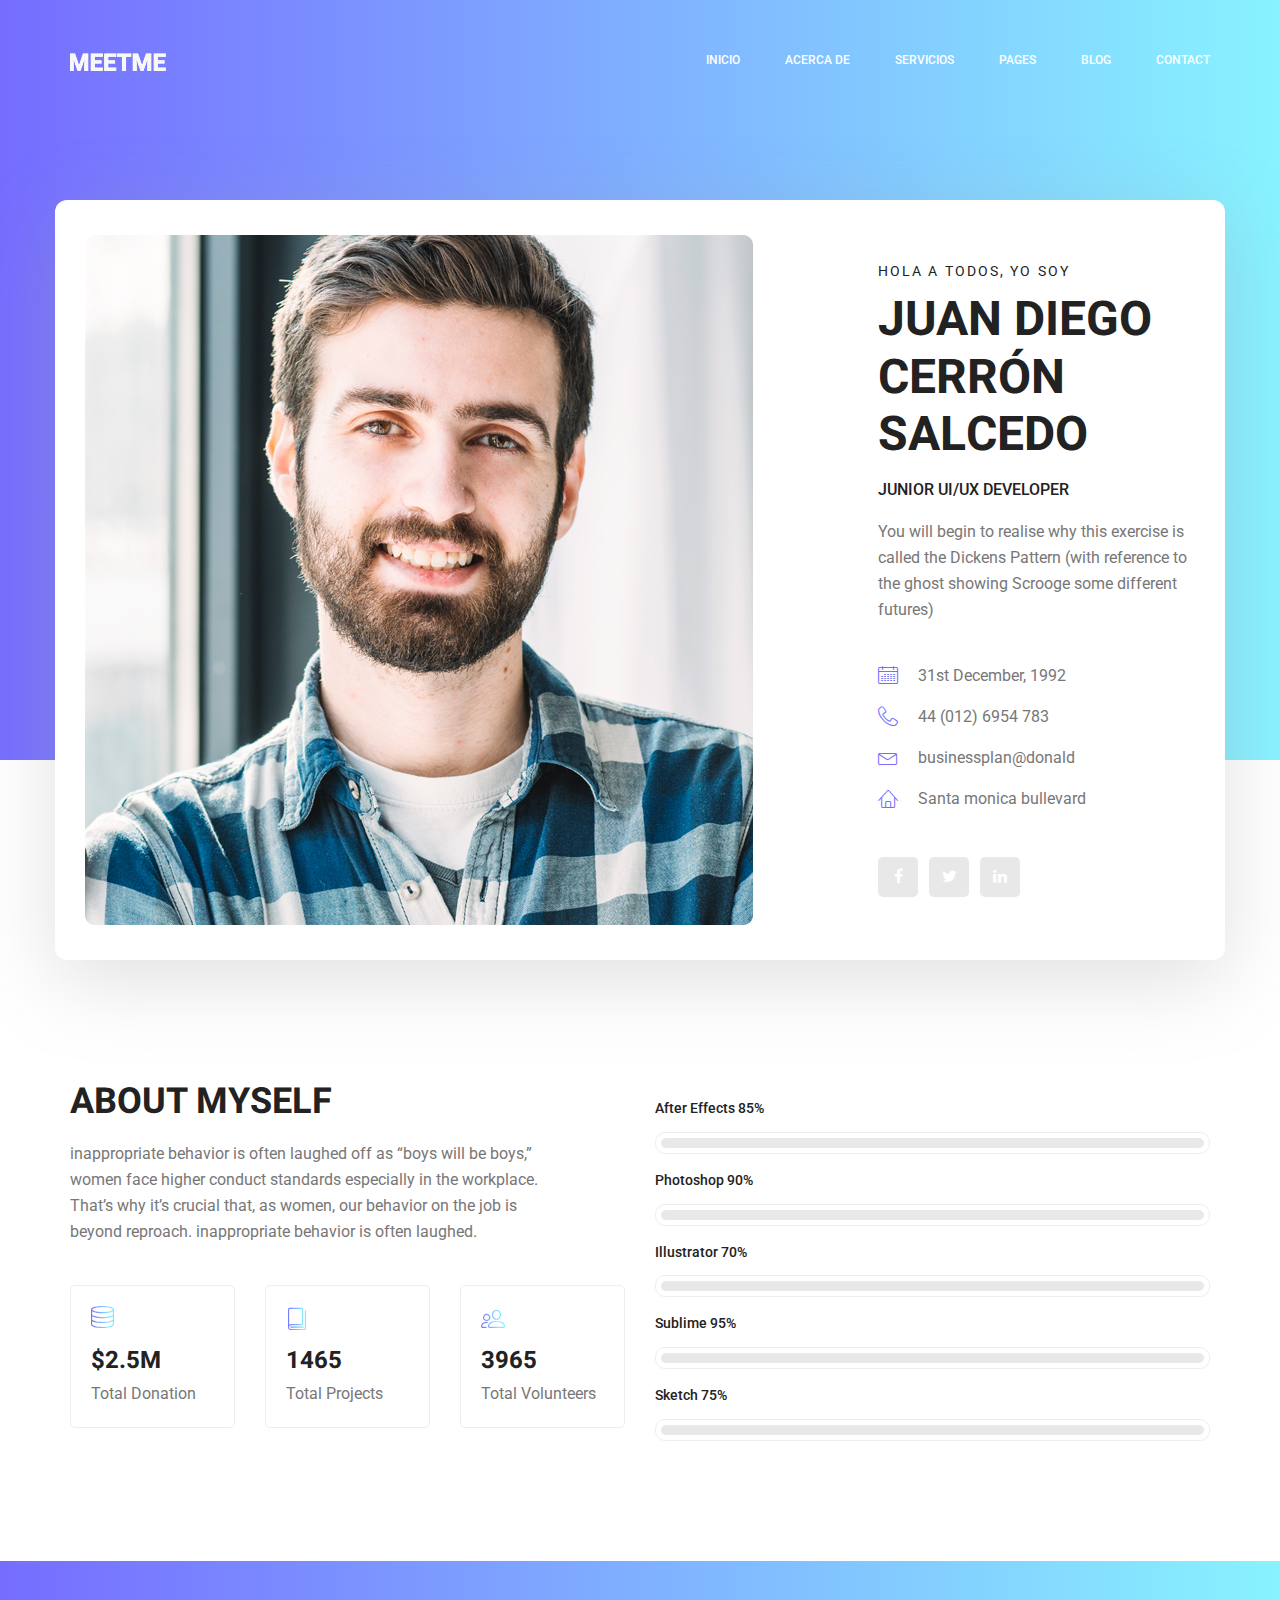
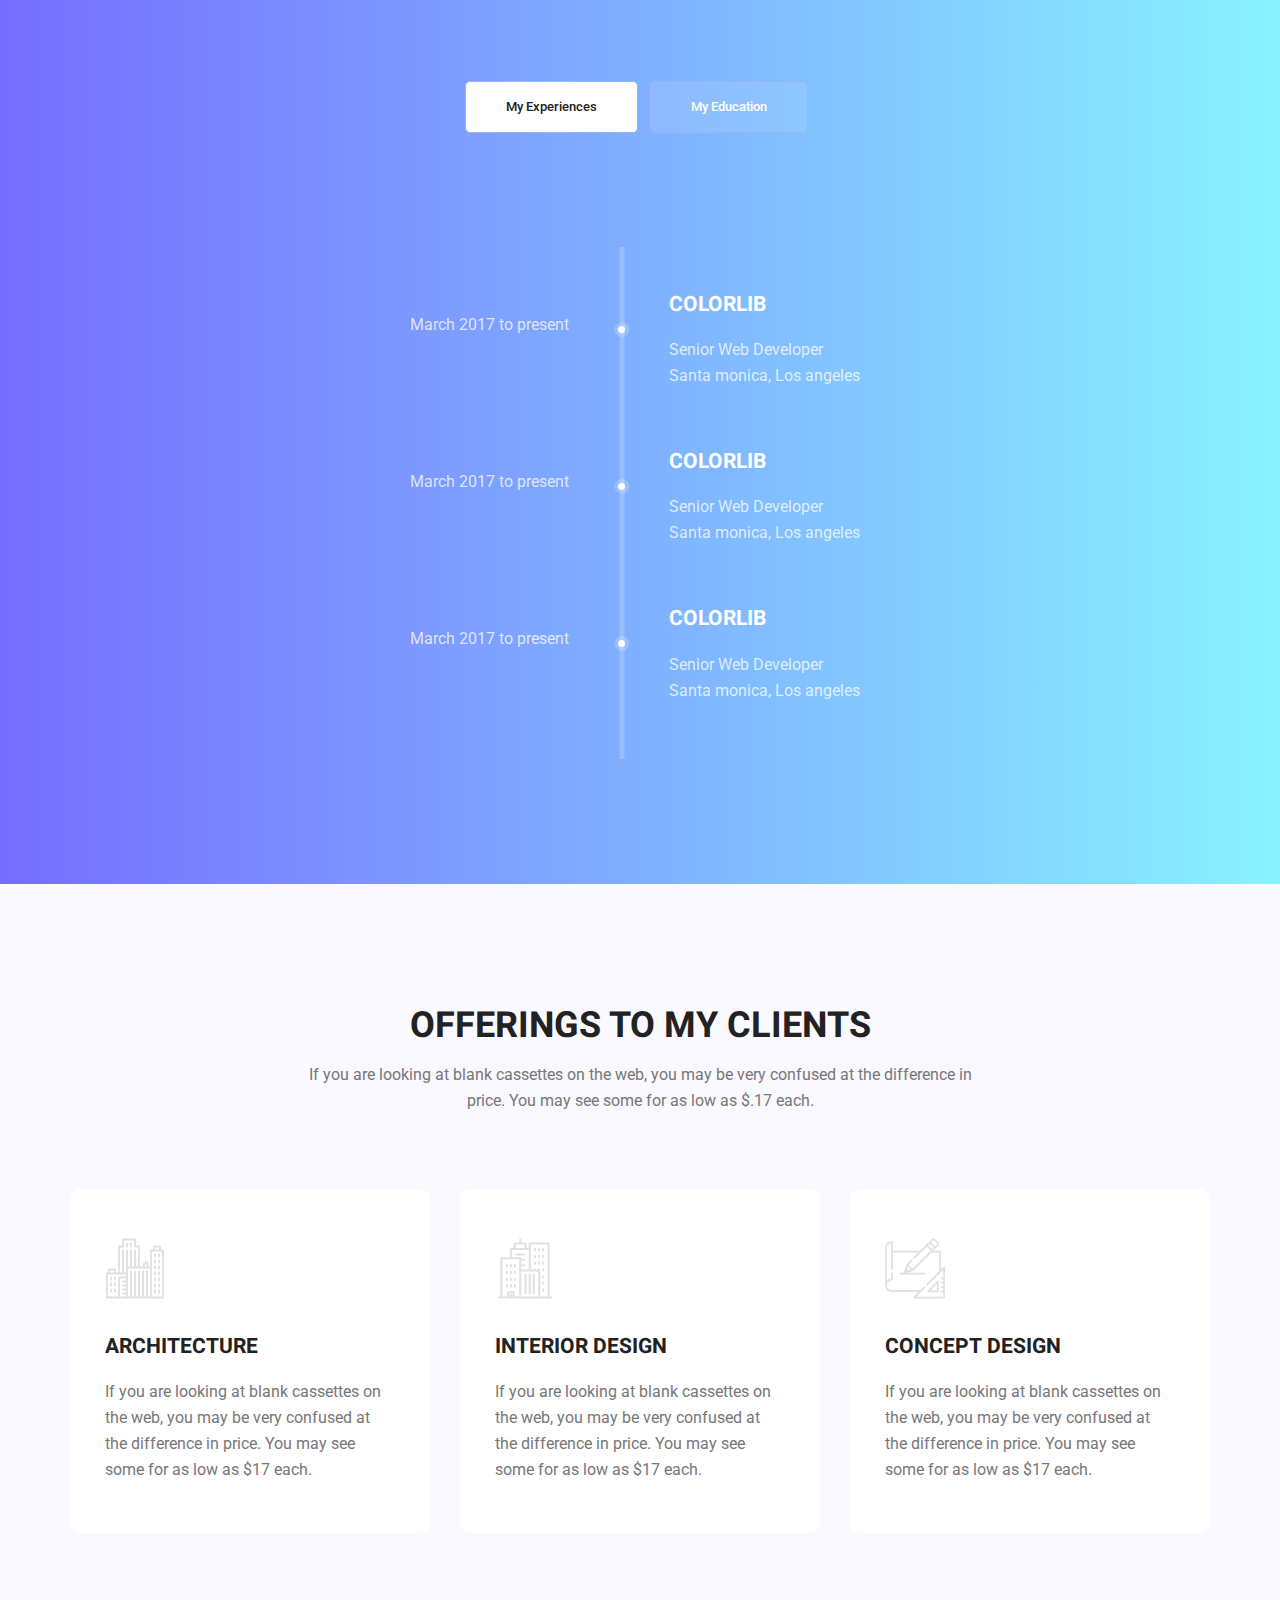
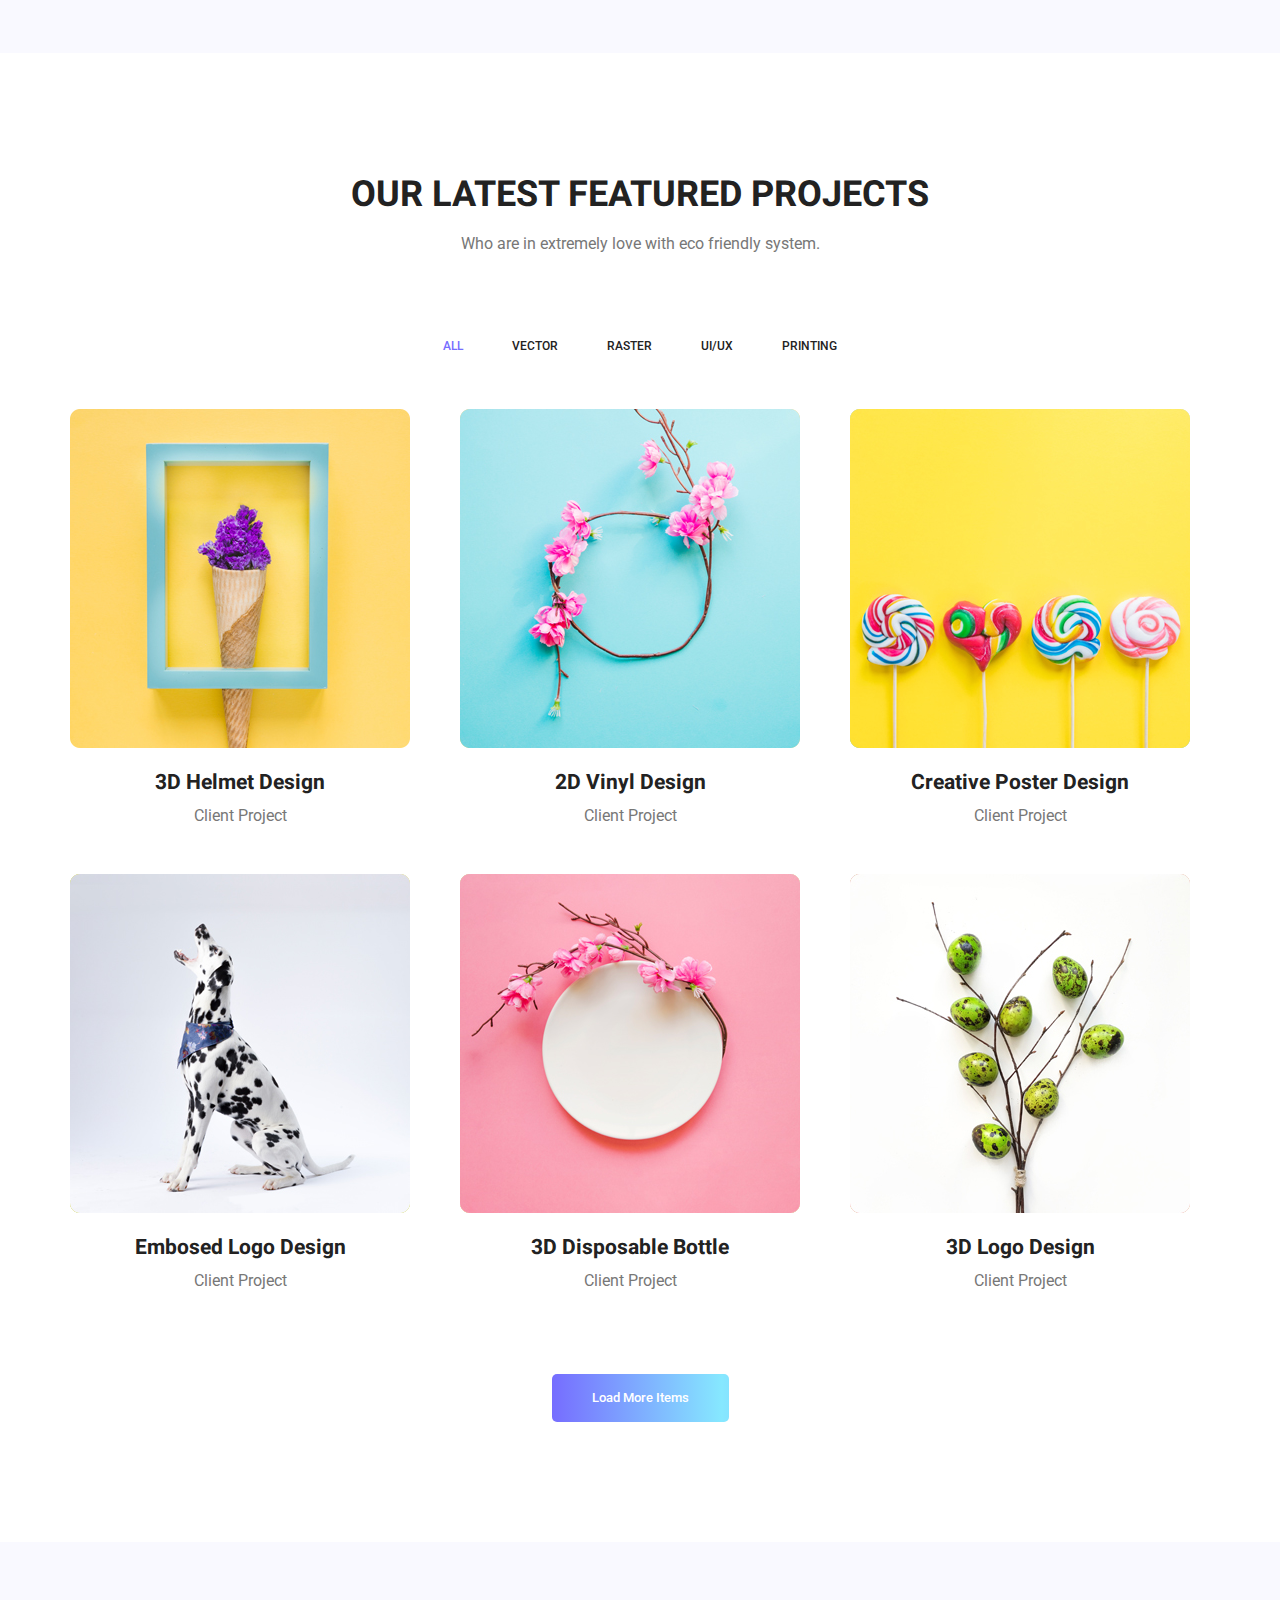
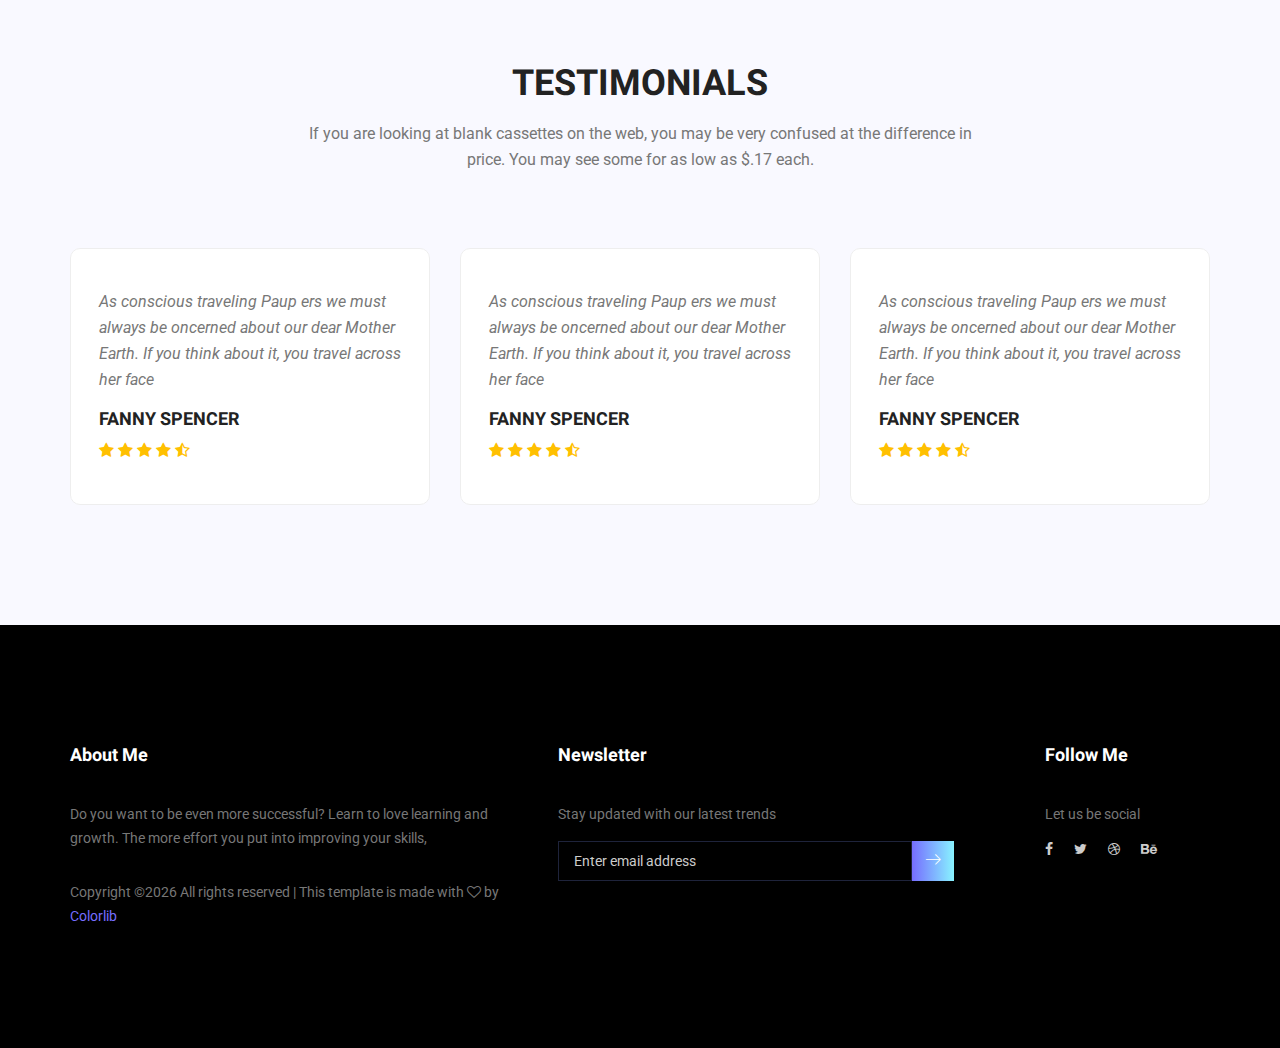
==== index.html @ 695439b3 "5" ====
<!doctype html>
<html lang="en">
    <head>
        <!-- Required meta tags -->
        <meta charset="utf-8">
        <meta name="viewport" content="width=device-width, initial-scale=1, shrink-to-fit=no">
        <link rel="icon" href="img/favicon.png" type="image/png">
        <title>Fab Lab Universidad Continental</title>
        <!-- Bootstrap CSS -->
        <link rel="stylesheet" href="css/bootstrap.css">
        <link rel="stylesheet" href="vendors/linericon/style.css">
        <link rel="stylesheet" href="css/font-awesome.min.css">
        <link rel="stylesheet" href="vendors/owl-carousel/owl.carousel.min.css">
        <link rel="stylesheet" href="vendors/lightbox/simpleLightbox.css">
        <link rel="stylesheet" href="vendors/nice-select/css/nice-select.css">
        <link rel="stylesheet" href="vendors/animate-css/animate.css">
        <link rel="stylesheet" href="vendors/popup/magnific-popup.css">
        <link rel="stylesheet" href="vendors/flaticon/flaticon.css">
        <!-- main css -->
        <link rel="stylesheet" href="css/style.css">
        <link rel="stylesheet" href="css/responsive.css">
    </head>
    <body>

        <!--================Header Menu Area =================-->
        <header class="header_area">
            <div class="main_menu">
            	<nav class="navbar navbar-expand-lg navbar-light">
					<div class="container box_1620">
						<!-- Brand and toggle get grouped for better mobile display -->
						<a class="navbar-brand logo_h" href="index.html"><img src="img/logo.png" alt=""></a>
						<button class="navbar-toggler" type="button" data-toggle="collapse" data-target="#navbarSupportedContent" aria-controls="navbarSupportedContent" aria-expanded="false" aria-label="Toggle navigation">
							<span class="icon-bar"></span>
							<span class="icon-bar"></span>
							<span class="icon-bar"></span>
						</button>
						<!-- Collect the nav links, forms, and other content for toggling -->
						<div class="collapse navbar-collapse offset" id="navbarSupportedContent">
							<ul class="nav navbar-nav menu_nav ml-auto">
								<li class="nav-item active"><a class="nav-link" href="index.html">Inicio</a></li>
								<li class="nav-item"><a class="nav-link" href="about-us.html">Acerca de </a></li>
								<li class="nav-item"><a class="nav-link" href="services.html">Servicios</a></li>
								<li class="nav-item submenu dropdown">
									<a href="#" class="nav-link dropdown-toggle" data-toggle="dropdown" role="button" aria-haspopup="true" aria-expanded="false">Pages</a>
									<ul class="dropdown-menu">
										<li class="nav-item"><a class="nav-link" href="portfolio.html">Portfolio</a></li>
										<li class="nav-item"><a class="nav-link" href="elements.html">Elements</a></li>
									</ul>
								</li>
								<li class="nav-item submenu dropdown">
									<a href="#" class="nav-link dropdown-toggle" data-toggle="dropdown" role="button" aria-haspopup="true" aria-expanded="false">Blog</a>
									<ul class="dropdown-menu">
										<li class="nav-item"><a class="nav-link" href="blog.html">Blog</a></li>
										<li class="nav-item"><a class="nav-link" href="single-blog.html">Blog Details</a></li>
									</ul>
								</li>
								<li class="nav-item"><a class="nav-link" href="contact.html">Contact</a></li>
							</ul>
						</div>
					</div>
            	</nav>
            </div>
        </header>
        <!--================Header Menu Area =================-->

        <!--================Home Banner Area =================-->
        <section class="home_banner_area">
           	<div class="container box_1620">
           		<div class="banner_inner d-flex align-items-center">
					<div class="banner_content">
						<div class="media">
							<div class="d-flex">
								<img src="img/personal.jpg" alt="">
							</div>
							<div class="media-body">
								<div class="personal_text">
									<h6>Hola a todos, yo soy</h6>
									<h3>Juan Diego Cerrón Salcedo</h3>
									<h4>Junior UI/UX Developer</h4>
									<p>You will begin to realise why this exercise is called the Dickens Pattern (with reference to the ghost showing Scrooge some different futures)</p>
									<ul class="list basic_info">
										<li><a href="#"><i class="lnr lnr-calendar-full"></i> 31st December, 1992</a></li>
										<li><a href="#"><i class="lnr lnr-phone-handset"></i> 44 (012) 6954 783</a></li>
										<li><a href="#"><i class="lnr lnr-envelope"></i> businessplan@donald</a></li>
										<li><a href="#"><i class="lnr lnr-home"></i> Santa monica bullevard</a></li>
									</ul>
									<ul class="list personal_social">
										<li><a href="#"><i class="fa fa-facebook"></i></a></li>
										<li><a href="#"><i class="fa fa-twitter"></i></a></li>
										<li><a href="#"><i class="fa fa-linkedin"></i></a></li>
									</ul>
								</div>
							</div>
						</div>
					</div>
				</div>
            </div>
        </section>
        <!--================End Home Banner Area =================-->

        <!--================Welcome Area =================-->
        <section class="welcome_area p_120">
        	<div class="container">
        		<div class="row welcome_inner">
        			<div class="col-lg-6">
        				<div class="welcome_text">
        					<h4>About Myself</h4>
        					<p>inappropriate behavior is often laughed off as “boys will be boys,” women face higher conduct standards especially in the workplace. That’s why it’s crucial that, as women, our behavior on the job is beyond reproach. inappropriate behavior is often laughed.</p>
        					<div class="row">
        						<div class="col-md-4">
        							<div class="wel_item">
        								<i class="lnr lnr-database"></i>
        								<h4>$2.5M</h4>
        								<p>Total Donation</p>
        							</div>
        						</div>
        						<div class="col-md-4">
        							<div class="wel_item">
        								<i class="lnr lnr-book"></i>
        								<h4>1465</h4>
        								<p>Total Projects</p>
        							</div>
        						</div>
        						<div class="col-md-4">
        							<div class="wel_item">
        								<i class="lnr lnr-users"></i>
        								<h4>3965</h4>
        								<p>Total Volunteers</p>
        							</div>
        						</div>
        					</div>
        				</div>
        			</div>
        			<div class="col-lg-6">
        				<div class="tools_expert">
        					<div class="skill_main">
								<div class="skill_item">
									<h4>After Effects <span class="counter">85</span>%</h4>
									<div class="progress_br">
										<div class="progress">
											<div class="progress-bar" role="progressbar" aria-valuenow="85" aria-valuemin="0" aria-valuemax="100"></div>
										</div>
									</div>
								</div>
								<div class="skill_item">
									<h4>Photoshop <span class="counter">90</span>%</h4>
									<div class="progress_br">
										<div class="progress">
											<div class="progress-bar" role="progressbar" aria-valuenow="90" aria-valuemin="0" aria-valuemax="100"></div>
										</div>
									</div>
								</div>
								<div class="skill_item">
									<h4>Illustrator <span class="counter">70</span>%</h4>
									<div class="progress_br">
										<div class="progress">
											<div class="progress-bar" role="progressbar" aria-valuenow="70" aria-valuemin="0" aria-valuemax="100"></div>
										</div>
									</div>
								</div>
								<div class="skill_item">
									<h4>Sublime <span class="counter">95</span>%</h4>
									<div class="progress_br">
										<div class="progress">
											<div class="progress-bar" role="progressbar" aria-valuenow="95" aria-valuemin="0" aria-valuemax="100"></div>
										</div>
									</div>
								</div>
								<div class="skill_item">
									<h4>Sketch <span class="counter">75</span>%</h4>
									<div class="progress_br">
										<div class="progress">
											<div class="progress-bar" role="progressbar" aria-valuenow="75" aria-valuemin="0" aria-valuemax="100"></div>
										</div>
									</div>
								</div>
							</div>
        				</div>
        			</div>
        		</div>
        	</div>
        </section>
        <!--================End Welcome Area =================-->

        <!--================My Tabs Area =================-->
        <section class="mytabs_area p_120">
        	<div class="container">
        		<div class="tabs_inner">
					<ul class="nav nav-tabs" id="myTab" role="tablist">
						<li class="nav-item">
							<a class="nav-link active" id="home-tab" data-toggle="tab" href="#home" role="tab" aria-controls="home" aria-selected="true">My Experiences</a>
						</li>
						<li class="nav-item">
							<a class="nav-link" id="profile-tab" data-toggle="tab" href="#profile" role="tab" aria-controls="profile" aria-selected="false">My Education</a>
						</li>
					</ul>
					<div class="tab-content" id="myTabContent">
						<div class="tab-pane fade show active" id="home" role="tabpanel" aria-labelledby="home-tab">
							<ul class="list">
								<li>
									<span></span>
									<div class="media">
										<div class="d-flex">
											<p>March 2017 to present</p>
										</div>
										<div class="media-body">
											<h4>Colorlib</h4>
											<p>Senior Web Developer <br />Santa monica, Los angeles</p>
										</div>
									</div>
								</li>
								<li>
									<span></span>
									<div class="media">
										<div class="d-flex">
											<p>March 2017 to present</p>
										</div>
										<div class="media-body">
											<h4>Colorlib</h4>
											<p>Senior Web Developer <br />Santa monica, Los angeles</p>
										</div>
									</div>
								</li>
								<li>
								<span></span>
									<div class="media">
										<div class="d-flex">
											<p>March 2017 to present</p>
										</div>
										<div class="media-body">
											<h4>Colorlib</h4>
											<p>Senior Web Developer <br />Santa monica, Los angeles</p>
										</div>
									</div>
								</li>
							</ul>
						</div>
						<div class="tab-pane fade" id="profile" role="tabpanel" aria-labelledby="profile-tab">
							<ul class="list">
								<li>
									<span></span>
									<div class="media">
										<div class="d-flex">
											<p>March 2017 to present</p>
										</div>
										<div class="media-body">
											<h4>Colorlib</h4>
											<p>Senior Web Developer <br />Santa monica, Los angeles</p>
										</div>
									</div>
								</li>
								<li>
									<span></span>
									<div class="media">
										<div class="d-flex">
											<p>March 2017 to present</p>
										</div>
										<div class="media-body">
											<h4>Colorlib</h4>
											<p>Senior Web Developer <br />Santa monica, Los angeles</p>
										</div>
									</div>
								</li>
								<li>
								<span></span>
									<div class="media">
										<div class="d-flex">
											<p>March 2017 to present</p>
										</div>
										<div class="media-body">
											<h4>Colorlib</h4>
											<p>Senior Web Developer <br />Santa monica, Los angeles</p>
										</div>
									</div>
								</li>
							</ul>
						</div>
					</div>
        		</div>
        	</div>
        </section>
        <!--================End My Tabs Area =================-->

        <!--================Feature Area =================-->
        <section class="feature_area p_120">
        	<div class="container">
        		<div class="main_title">
        			<h2>offerings to my clients</h2>
        			<p>If you are looking at blank cassettes on the web, you may be very confused at the difference in price. You may see some for as low as $.17 each.</p>
        		</div>
        		<div class="feature_inner row">
        			<div class="col-lg-4 col-md-6">
        				<div class="feature_item">
        					<i class="flaticon-city"></i>
        					<h4>Architecture</h4>
        					<p>If you are looking at blank cassettes on the web, you may be very confused at the difference in price. You may see some for as low as $17 each.</p>
        				</div>
        			</div>
        			<div class="col-lg-4 col-md-6">
        				<div class="feature_item">
        					<i class="flaticon-skyline"></i>
        					<h4>Interior Design</h4>
        					<p>If you are looking at blank cassettes on the web, you may be very confused at the difference in price. You may see some for as low as $17 each.</p>
        				</div>
        			</div>
        			<div class="col-lg-4 col-md-6">
        				<div class="feature_item">
        					<i class="flaticon-sketch"></i>
        					<h4>Concept Design</h4>
        					<p>If you are looking at blank cassettes on the web, you may be very confused at the difference in price. You may see some for as low as $17 each.</p>
        				</div>
        			</div>
        		</div>
        	</div>
        </section>
        <!--================End Feature Area =================-->

        <!--================Home Gallery Area =================-->
        <section class="home_gallery_area p_120">
        	<div class="container">
        		<div class="main_title">
        			<h2>Our Latest Featured Projects</h2>
        			<p>Who are in extremely love with eco friendly system.</p>
        		</div>
        		<div class="isotope_fillter">
        			<ul class="gallery_filter list">
						<li class="active" data-filter="*"><a href="#">All</a></li>
						<li data-filter=".brand"><a href="#">Vector</a></li>
						<li data-filter=".manipul"><a href="#">Raster</a></li>
						<li data-filter=".creative"><a href="#">UI/UX</a></li>
						<li data-filter=".design"><a href="#">Printing</a></li>
					</ul>
        		</div>
        	</div>
        	<div class="container">
        		<div class="gallery_f_inner row imageGallery1">
        			<div class="col-lg-4 col-md-4 col-sm-6 brand manipul design print">
        				<div class="h_gallery_item">
        					<div class="g_img_item">
        						<img class="img-fluid" src="img/gallery/project-1.jpg" alt="">
        						<a class="light" href="img/gallery/project-1.jpg"><img src="img/gallery/icon.png" alt=""></a>
        					</div>
        					<div class="g_item_text">
        						<h4>3D Helmet Design</h4>
        						<p>Client Project</p>
        					</div>
        				</div>
        			</div>
        			<div class="col-lg-4 col-md-4 col-sm-6 brand manipul creative">
        				<div class="h_gallery_item">
        					<div class="g_img_item">
        						<img class="img-fluid" src="img/gallery/project-2.jpg" alt="">
        						<a class="light" href="img/gallery/project-2.jpg"><img src="img/gallery/icon.png" alt=""></a>
        					</div>
        					<div class="g_item_text">
        						<h4>2D Vinyl Design</h4>
        						<p>Client Project</p>
        					</div>
        				</div>
        			</div>
        			<div class="col-lg-4 col-md-4 col-sm-6 manipul creative design print">
        				<div class="h_gallery_item">
        					<div class="g_img_item">
        						<img class="img-fluid" src="img/gallery/project-3.jpg" alt="">
        						<a class="light" href="img/gallery/project-3.jpg"><img src="img/gallery/icon.png" alt=""></a>
        					</div>
        					<div class="g_item_text">
        						<h4>Creative Poster Design</h4>
        						<p>Client Project</p>
        					</div>
        				</div>
        			</div>
        			<div class="col-lg-4 col-md-4 col-sm-6 brand creative print">
        				<div class="h_gallery_item">
        					<div class="g_img_item">
        						<img class="img-fluid" src="img/gallery/project-4.jpg" alt="">
        						<a class="light" href="img/gallery/project-4.jpg"><img src="img/gallery/icon.png" alt=""></a>
        					</div>
        					<div class="g_item_text">
        						<h4>Embosed Logo Design</h4>
        						<p>Client Project</p>
        					</div>
        				</div>
        			</div>
        			<div class="col-lg-4 col-md-4 col-sm-6 brand manipul design">
        				<div class="h_gallery_item">
        					<div class="g_img_item">
        						<img class="img-fluid" src="img/gallery/project-5.jpg" alt="">
        						<a class="light" href="img/gallery/project-5.jpg"><img src="img/gallery/icon.png" alt=""></a>
        					</div>
        					<div class="g_item_text">
        						<h4>3D Disposable Bottle</h4>
        						<p>Client Project</p>
        					</div>
        				</div>
        			</div>
        			<div class="col-lg-4 col-md-4 col-sm-6 brand creative">
        				<div class="h_gallery_item">
        					<div class="g_img_item">
        						<img class="img-fluid" src="img/gallery/project-6.jpg" alt="">
        						<a class="light" href="img/gallery/project-6.jpg"><img src="img/gallery/icon.png" alt=""></a>
        					</div>
        					<div class="g_item_text">
        						<h4>3D Logo Design</h4>
        						<p>Client Project</p>
        					</div>
        				</div>
        			</div>
        		</div>
        		<div class="more_btn">
        			<a class="main_btn" href="#">Load More Items</a>
        		</div>
        	</div>
        </section>
        <!--================End Home Gallery Area =================-->

        <!--================Testimonials Area =================-->
        <section class="testimonials_area p_120">
        	<div class="container">
        		<div class="main_title">
        			<h2>Testimonials</h2>
        			<p>If you are looking at blank cassettes on the web, you may be very confused at the difference in price. You may see some for as low as $.17 each.</p>
        		</div>
        		<div class="testi_inner">
					<div class="testi_slider owl-carousel">
						<div class="item">
							<div class="testi_item">
								<p>As conscious traveling Paup ers we must always be oncerned about our dear Mother Earth. If you think about it, you travel across her face</p>
								<h4>Fanny Spencer</h4>
								<a href="#"><i class="fa fa-star"></i></a>
								<a href="#"><i class="fa fa-star"></i></a>
								<a href="#"><i class="fa fa-star"></i></a>
								<a href="#"><i class="fa fa-star"></i></a>
								<a href="#"><i class="fa fa-star-half-o"></i></a>
							</div>
						</div>
						<div class="item">
							<div class="testi_item">
								<p>As conscious traveling Paup ers we must always be oncerned about our dear Mother Earth. If you think about it, you travel across her face</p>
								<h4>Fanny Spencer</h4>
								<a href="#"><i class="fa fa-star"></i></a>
								<a href="#"><i class="fa fa-star"></i></a>
								<a href="#"><i class="fa fa-star"></i></a>
								<a href="#"><i class="fa fa-star"></i></a>
								<a href="#"><i class="fa fa-star-half-o"></i></a>
							</div>
						</div>
						<div class="item">
							<div class="testi_item">
								<p>As conscious traveling Paup ers we must always be oncerned about our dear Mother Earth. If you think about it, you travel across her face</p>
								<h4>Fanny Spencer</h4>
								<a href="#"><i class="fa fa-star"></i></a>
								<a href="#"><i class="fa fa-star"></i></a>
								<a href="#"><i class="fa fa-star"></i></a>
								<a href="#"><i class="fa fa-star"></i></a>
								<a href="#"><i class="fa fa-star-half-o"></i></a>
							</div>
						</div>
					</div>
        		</div>
        	</div>
        </section>
        <!--================End Testimonials Area =================-->

        <!--================Footer Area =================-->
        <footer class="footer_area p_120">
        	<div class="container">
        		<div class="row footer_inner">
        			<div class="col-lg-5 col-sm-6">
        				<aside class="f_widget ab_widget">
        					<div class="f_title">
        						<h3>About Me</h3>
        					</div>
        					<p>Do you want to be even more successful? Learn to love learning and growth. The more effort you put into improving your skills,</p>
        					<p><!-- Link back to Colorlib can't be removed. Template is licensed under CC BY 3.0. -->
Copyright &copy;<script>document.write(new Date().getFullYear());</script> All rights reserved | This template is made with <i class="fa fa-heart-o" aria-hidden="true"></i> by <a href="https://colorlib.com" target="_blank">Colorlib</a>
<!-- Link back to Colorlib can't be removed. Template is licensed under CC BY 3.0. --></p>
        				</aside>
        			</div>
        			<div class="col-lg-5 col-sm-6">
        				<aside class="f_widget news_widget">
        					<div class="f_title">
        						<h3>Newsletter</h3>
        					</div>
        					<p>Stay updated with our latest trends</p>
        					<div id="mc_embed_signup">
                                <form target="_blank" action="https://spondonit.us12.list-manage.com/subscribe/post?u=1462626880ade1ac87bd9c93a&amp;id=92a4423d01" method="get" class="subscribe_form relative">
                                	<div class="input-group d-flex flex-row">
                                        <input name="EMAIL" placeholder="Enter email address" onfocus="this.placeholder = ''" onblur="this.placeholder = 'Email Address '" required="" type="email">
                                        <button class="btn sub-btn"><span class="lnr lnr-arrow-right"></span></button>
                                    </div>
                                    <div class="mt-10 info"></div>
                                </form>
                            </div>
        				</aside>
        			</div>
        			<div class="col-lg-2">
        				<aside class="f_widget social_widget">
        					<div class="f_title">
        						<h3>Follow Me</h3>
        					</div>
        					<p>Let us be social</p>
        					<ul class="list">
        						<li><a href="#"><i class="fa fa-facebook"></i></a></li>
        						<li><a href="#"><i class="fa fa-twitter"></i></a></li>
        						<li><a href="#"><i class="fa fa-dribbble"></i></a></li>
        						<li><a href="#"><i class="fa fa-behance"></i></a></li>
        					</ul>
        				</aside>
        			</div>
        		</div>
        	</div>
        </footer>
        <!--================End Footer Area =================-->






        <!-- Optional JavaScript -->
        <!-- jQuery first, then Popper.js, then Bootstrap JS -->
        <script src="js/jquery-3.3.1.min.js"></script>
        <script src="js/popper.js"></script>
        <script src="js/bootstrap.min.js"></script>
        <script src="js/stellar.js"></script>
        <script src="vendors/lightbox/simpleLightbox.min.js"></script>
        <script src="vendors/nice-select/js/jquery.nice-select.min.js"></script>
        <script src="vendors/isotope/imagesloaded.pkgd.min.js"></script>
        <script src="vendors/isotope/isotope.pkgd.min.js"></script>
        <script src="vendors/owl-carousel/owl.carousel.min.js"></script>
        <script src="vendors/popup/jquery.magnific-popup.min.js"></script>
        <script src="js/jquery.ajaxchimp.min.js"></script>
        <script src="vendors/counter-up/jquery.waypoints.min.js"></script>
        <script src="vendors/counter-up/jquery.counterup.min.js"></script>
        <script src="js/mail-script.js"></script>
        <script src="js/theme.js"></script>
    </body>
</html>
---- vendors/linericon/style.css ----
@font-face {
	font-family: 'Linearicons-Free';
	src:url('fonts/Linearicons-Free.eot?w118d');
	src:url('fonts/Linearicons-Free.eot?#iefixw118d') format('embedded-opentype'),
		url('fonts/Linearicons-Free.woff2?w118d') format('woff2'),
		url('fonts/Linearicons-Free.woff?w118d') format('woff'),
		url('fonts/Linearicons-Free.ttf?w118d') format('truetype'),
		url('fonts/Linearicons-Free.svg?w118d#Linearicons-Free') format('svg');
	font-weight: normal;
	font-style: normal;
}

.lnr {
	font-family: 'Linearicons-Free';
	speak: none;
	font-style: normal;
	font-weight: normal;
	font-variant: normal;
	text-transform: none;
	line-height: 1;

	/* Better Font Rendering =========== */
	-webkit-font-smoothing: antialiased;
	-moz-osx-font-smoothing: grayscale;
}

.lnr-home:before {
	content: "\e800";
}
.lnr-apartment:before {
	content: "\e801";
}
.lnr-pencil:before {
	content: "\e802";
}
.lnr-magic-wand:before {
	content: "\e803";
}
.lnr-drop:before {
	content: "\e804";
}
.lnr-lighter:before {
	content: "\e805";
}
.lnr-poop:before {
	content: "\e806";
}
.lnr-sun:before {
	content: "\e807";
}
.lnr-moon:before {
	content: "\e808";
}
.lnr-cloud:before {
	content: "\e809";
}
.lnr-cloud-upload:before {
	content: "\e80a";
}
.lnr-cloud-download:before {
	content: "\e80b";
}
.lnr-cloud-sync:before {
	content: "\e80c";
}
.lnr-cloud-check:before {
	content: "\e80d";
}
.lnr-database:before {
	content: "\e80e";
}
.lnr-lock:before {
	content: "\e80f";
}
.lnr-cog:before {
	content: "\e810";
}
.lnr-trash:before {
	content: "\e811";
}
.lnr-dice:before {
	content: "\e812";
}
.lnr-heart:before {
	content: "\e813";
}
.lnr-star:before {
	content: "\e814";
}
.lnr-star-half:before {
	content: "\e815";
}
.lnr-star-empty:before {
	content: "\e816";
}
.lnr-flag:before {
	content: "\e817";
}
.lnr-envelope:before {
	content: "\e818";
}
.lnr-paperclip:before {
	content: "\e819";
}
.lnr-inbox:before {
	content: "\e81a";
}
.lnr-eye:before {
	content: "\e81b";
}
.lnr-printer:before {
	content: "\e81c";
}
.lnr-file-empty:before {
	content: "\e81d";
}
.lnr-file-add:before {
	content: "\e81e";
}
.lnr-enter:before {
	content: "\e81f";
}
.lnr-exit:before {
	content: "\e820";
}
.lnr-graduation-hat:before {
	content: "\e821";
}
.lnr-license:before {
	content: "\e822";
}
.lnr-music-note:before {
	content: "\e823";
}
.lnr-film-play:before {
	content: "\e824";
}
.lnr-camera-video:before {
	content: "\e825";
}
.lnr-camera:before {
	content: "\e826";
}
.lnr-picture:before {
	content: "\e827";
}
.lnr-book:before {
	content: "\e828";
}
.lnr-bookmark:before {
	content: "\e829";
}
.lnr-user:before {
	content: "\e82a";
}
.lnr-users:before {
	content: "\e82b";
}
.lnr-shirt:before {
	content: "\e82c";
}
.lnr-store:before {
	content: "\e82d";
}
.lnr-cart:before {
	content: "\e82e";
}
.lnr-tag:before {
	content: "\e82f";
}
.lnr-phone-handset:before {
	content: "\e830";
}
.lnr-phone:before {
	content: "\e831";
}
.lnr-pushpin:before {
	content: "\e832";
}
.lnr-map-marker:before {
	content: "\e833";
}
.lnr-map:before {
	content: "\e834";
}
.lnr-location:before {
	content: "\e835";
}
.lnr-calendar-full:before {
	content: "\e836";
}
.lnr-keyboard:before {
	content: "\e837";
}
.lnr-spell-check:before {
	content: "\e838";
}
.lnr-screen:before {
	content: "\e839";
}
.lnr-smartphone:before {
	content: "\e83a";
}
.lnr-tablet:before {
	content: "\e83b";
}
.lnr-laptop:before {
	content: "\e83c";
}
.lnr-laptop-phone:before {
	content: "\e83d";
}
.lnr-power-switch:before {
	content: "\e83e";
}
.lnr-bubble:before {
	content: "\e83f";
}
.lnr-heart-pulse:before {
	content: "\e840";
}
.lnr-construction:before {
	content: "\e841";
}
.lnr-pie-chart:before {
	content: "\e842";
}
.lnr-chart-bars:before {
	content: "\e843";
}
.lnr-gift:before {
	content: "\e844";
}
.lnr-diamond:before {
	content: "\e845";
}
.lnr-linearicons:before {
	content: "\e846";
}
.lnr-dinner:before {
	content: "\e847";
}
.lnr-coffee-cup:before {
	content: "\e848";
}
.lnr-leaf:before {
	content: "\e849";
}
.lnr-paw:before {
	content: "\e84a";
}
.lnr-rocket:before {
	content: "\e84b";
}
.lnr-briefcase:before {
	content: "\e84c";
}
.lnr-bus:before {
	content: "\e84d";
}
.lnr-car:before {
	content: "\e84e";
}
.lnr-train:before {
	content: "\e84f";
}
.lnr-bicycle:before {
	content: "\e850";
}
.lnr-wheelchair:before {
	content: "\e851";
}
.lnr-select:before {
	content: "\e852";
}
.lnr-earth:before {
	content: "\e853";
}
.lnr-smile:before {
	content: "\e854";
}
.lnr-sad:before {
	content: "\e855";
}
.lnr-neutral:before {
	content: "\e856";
}
.lnr-mustache:before {
	content: "\e857";
}
.lnr-alarm:before {
	content: "\e858";
}
.lnr-bullhorn:before {
	content: "\e859";
}
.lnr-volume-high:before {
	content: "\e85a";
}
.lnr-volume-medium:before {
	content: "\e85b";
}
.lnr-volume-low:before {
	content: "\e85c";
}
.lnr-volume:before {
	content: "\e85d";
}
.lnr-mic:before {
	content: "\e85e";
}
.lnr-hourglass:before {
	content: "\e85f";
}
.lnr-undo:before {
	content: "\e860";
}
.lnr-redo:before {
	content: "\e861";
}
.lnr-sync:before {
	content: "\e862";
}
.lnr-history:before {
	content: "\e863";
}
.lnr-clock:before {
	content: "\e864";
}
.lnr-download:before {
	content: "\e865";
}
.lnr-upload:before {
	content: "\e866";
}
.lnr-enter-down:before {
	content: "\e867";
}
.lnr-exit-up:before {
	content: "\e868";
}
.lnr-bug:before {
	content: "\e869";
}
.lnr-code:before {
	content: "\e86a";
}
.lnr-link:before {
	content: "\e86b";
}
.lnr-unlink:before {
	content: "\e86c";
}
.lnr-thumbs-up:before {
	content: "\e86d";
}
.lnr-thumbs-down:before {
	content: "\e86e";
}
.lnr-magnifier:before {
	content: "\e86f";
}
.lnr-cross:before {
	content: "\e870";
}
.lnr-menu:before {
	content: "\e871";
}
.lnr-list:before {
	content: "\e872";
}
.lnr-chevron-up:before {
	content: "\e873";
}
.lnr-chevron-down:before {
	content: "\e874";
}
.lnr-chevron-left:before {
	content: "\e875";
}
.lnr-chevron-right:before {
	content: "\e876";
}
.lnr-arrow-up:before {
	content: "\e877";
}
.lnr-arrow-down:before {
	content: "\e878";
}
.lnr-arrow-left:before {
	content: "\e879";
}
.lnr-arrow-right:before {
	content: "\e87a";
}
.lnr-move:before {
	content: "\e87b";
}
.lnr-warning:before {
	content: "\e87c";
}
.lnr-question-circle:before {
	content: "\e87d";
}
.lnr-menu-circle:before {
	content: "\e87e";
}
.lnr-checkmark-circle:before {
	content: "\e87f";
}
.lnr-cross-circle:before {
	content: "\e880";
}
.lnr-plus-circle:before {
	content: "\e881";
}
.lnr-circle-minus:before {
	content: "\e882";
}
.lnr-arrow-up-circle:before {
	content: "\e883";
}
.lnr-arrow-down-circle:before {
	content: "\e884";
}
.lnr-arrow-left-circle:before {
	content: "\e885";
}
.lnr-arrow-right-circle:before {
	content: "\e886";
}
.lnr-chevron-up-circle:before {
	content: "\e887";
}
.lnr-chevron-down-circle:before {
	content: "\e888";
}
.lnr-chevron-left-circle:before {
	content: "\e889";
}
.lnr-chevron-right-circle:before {
	content: "\e88a";
}
.lnr-crop:before {
	content: "\e88b";
}
.lnr-frame-expand:before {
	content: "\e88c";
}
.lnr-frame-contract:before {
	content: "\e88d";
}
.lnr-layers:before {
	content: "\e88e";
}
.lnr-funnel:before {
	content: "\e88f";
}
.lnr-text-format:before {
	content: "\e890";
}
.lnr-text-format-remove:before {
	content: "\e891";
}
.lnr-text-size:before {
	content: "\e892";
}
.lnr-bold:before {
	content: "\e893";
}
.lnr-italic:before {
	content: "\e894";
}
.lnr-underline:before {
	content: "\e895";
}
.lnr-strikethrough:before {
	content: "\e896";
}
.lnr-highlight:before {
	content: "\e897";
}
.lnr-text-align-left:before {
	content: "\e898";
}
.lnr-text-align-center:before {
	content: "\e899";
}
.lnr-text-align-right:before {
	content: "\e89a";
}
.lnr-text-align-justify:before {
	content: "\e89b";
}
.lnr-line-spacing:before {
	content: "\e89c";
}
.lnr-indent-increase:before {
	content: "\e89d";
}
.lnr-indent-decrease:before {
	content: "\e89e";
}
.lnr-pilcrow:before {
	content: "\e89f";
}
.lnr-direction-ltr:before {
	content: "\e8a0";
}
.lnr-direction-rtl:before {
	content: "\e8a1";
}
.lnr-page-break:before {
	content: "\e8a2";
}
.lnr-sort-alpha-asc:before {
	content: "\e8a3";
}
.lnr-sort-amount-asc:before {
	content: "\e8a4";
}
.lnr-hand:before {
	content: "\e8a5";
}
.lnr-pointer-up:before {
	content: "\e8a6";
}
.lnr-pointer-right:before {
	content: "\e8a7";
}
.lnr-pointer-down:before {
	content: "\e8a8";
}
.lnr-pointer-left:before {
	content: "\e8a9";
}
---- vendors/lightbox/simpleLightbox.css ----
.slbOverlay, .slbWrapOuter, .slbWrap {
  position: fixed;
  top: 0;
  right: 0;
  bottom: 0;
  left: 0;
}

.slbOverlay {
  overflow: hidden;
  z-index: 2000;
  background-color: #000;
  opacity: 0.7;
  filter: alpha(opacity=70);
  -webkit-animation: slbOverlay 0.5s;
  -moz-animation: slbOverlay 0.5s;
  animation: slbOverlay 0.5s;
}

.slbWrapOuter {
  overflow-x: hidden;
  overflow-y: auto;
  z-index: 2010;
}

.slbWrap {
  position: absolute;
  text-align: center;
}

.slbWrap:before {
  content: "";
  display: inline-block;
  height: 100%;
  vertical-align: middle;
}

.slbContentOuter {
  display: inline-block;
  vertical-align: middle;
  margin: 0px auto;
  padding: 0 1em;
  box-sizing: border-box;
  z-index: 2020;
  text-align: left;
  max-width: 100%;
}

.slbContentEl .slbContentOuter {
  padding: 5em 1em;
}

.slbContent {
  position: relative;
}

.slbContentEl .slbContent {
  -webkit-animation: slbEnter 0.3s;
  -moz-animation: slbEnter 0.3s;
  animation: slbEnter 0.3s;
  background-color: #fff;
  box-shadow: 0 0.2em 1em rgba(0, 0, 0, 0.4);
}

.slbImageWrap {
  -webkit-animation: slbEnter 0.3s;
  -moz-animation: slbEnter 0.3s;
  animation: slbEnter 0.3s;
  position: relative;
}

.slbImageWrap:after {
  content: "";
  position: absolute;
  left: 0;
  right: 0;
  top: 5em;
  bottom: 5em;
  display: block;
  z-index: -1;
  box-shadow: 0 0.2em 1em rgba(0, 0, 0, 0.6);
  background-color: #FFF;
}

.slbImage {
  width: auto;
  max-width: 100%;
  height: auto;
  display: block;
  line-height: 0;
  box-sizing: border-box;
  padding: 5em 0;
  margin: 0 auto;
}

.slbCaption {
  display: inline-block;
  max-width: 100%;
  overflow: hidden;
  text-overflow: ellipsis;
  white-space: nowrap;
  word-wrap: normal;
  font-size: 1.4em;
  position: absolute;
  left: 0;
  right: 0;
  bottom: 0;
  padding: 0.71429em 0;
  color: #fff;
  color: rgba(255, 255, 255, 0.7);
  text-align: center;
}

.slbCloseBtn, .slbArrow {
  margin: 0;
  padding: 0;
  border: 0;
  cursor: pointer;
  background: none;
}

.slbCloseBtn::-moz-focus-inner, .slbArrow::-moz-focus-inner {
  padding: 0;
  border: 0;
}

.slbCloseBtn:hover, .slbArrow:hover {
  opacity: 0.5;
}

.slbCloseBtn:active, .slbArrow:active {
  opacity: 0.8;
}

.slbCloseBtn {
  -webkit-animation: slbEnter 0.3s;
  -moz-animation: slbEnter 0.3s;
  animation: slbEnter 0.3s;
  font-size: 3em;
  width: 1.66667em;
  height: 1.66667em;
  line-height: 1.66667em;
  position: absolute;
  right: -0.33333em;
  top: 0;
  color: #fff;
  color: rgba(255, 255, 255, 0.7);
  text-align: center;
    outline: none;
    box-shadow: none;
}

.slbLoading .slbCloseBtn {
  display: none;
}

.slbLoadingText {
  font-size: 1.4em;
  color: #fff;
  color: rgba(255, 255, 255, 0.9);
}

.slbArrows {
  position: fixed;
  top: 50%;
  left: 0;
  right: 0;
}

.slbLoading .slbArrows {
  display: none;
}

.slbArrow {
  position: absolute;
  top: 50%;
  margin-top: -5em;
  width: 5em;
  height: 10em;
  opacity: 0.7;
  text-indent: -999em;
  overflow: hidden;
    outline: none;
    box-shadow: none;
}

.slbArrow:before {
  content: "";
  position: absolute;
  top: 50%;
  left: 50%;
  margin: -0.8em 0 0 -0.8em;
  border: 0.8em solid transparent;
}

.slbArrow.next {
  right: 0;
}

.slbArrow.next:before {
  border-left-color: #fff;
}

.slbArrow.prev {
  left: 0;
}

.slbArrow.prev:before {
  border-right-color: #fff;
}

.slbIframeCont {
  width: 80em;
  height: 0;
  overflow: hidden;
  padding-top: 56.25%;
  margin: 5em 0;
}

.slbIframe {
  position: absolute;
  top: 0;
  left: 0;
  width: 100%;
  height: 100%;
  box-shadow: 0 0.2em 1em rgba(0, 0, 0, 0.6);
  background: #000;
}

@-webkit-keyframes slbOverlay {
  from {
    opacity: 0;
  }
  to {
    opacity: 0.7;
  }
}

@-moz-keyframes slbOverlay {
  from {
    opacity: 0;
  }
  to {
    opacity: 0.7;
  }
}

@keyframes slbOverlay {
  from {
    opacity: 0;
  }
  to {
    opacity: 0.7;
  }
}

@-webkit-keyframes slbEnter {
  from {
    opacity: 0;
    -webkit-transform: translate3d(0, -1em, 0);
  }
  to {
    opacity: 1;
    -webkit-transform: translate3d(0, 0, 0);
  }
}

@-moz-keyframes slbEnter {
  from {
    opacity: 0;
    -moz-transform: translate3d(0, -1em, 0);
  }
  to {
    opacity: 1;
    -moz-transform: translate3d(0, 0, 0);
  }
}

@keyframes slbEnter {
  from {
    opacity: 0;
    -webkit-transform: translate3d(0, -1em, 0);
    -moz-transform: translate3d(0, -1em, 0);
    -ms-transform: translate3d(0, -1em, 0);
    -o-transform: translate3d(0, -1em, 0);
    transform: translate3d(0, -1em, 0);
  }
  to {
    opacity: 1;
    -webkit-transform: translate3d(0, 0, 0);
    -moz-transform: translate3d(0, 0, 0);
    -ms-transform: translate3d(0, 0, 0);
    -o-transform: translate3d(0, 0, 0);
    transform: translate3d(0, 0, 0);
  }
}
---- vendors/nice-select/css/nice-select.css ----
.nice-select {
  -webkit-tap-highlight-color: transparent;
  background-color: #fff;
  border-radius: 5px;
  border: solid 1px #e8e8e8;
  box-sizing: border-box;
  clear: both;
  cursor: pointer;
  display: block;
  float: left;
  font-family: inherit;
  font-size: 14px;
  font-weight: normal;
  height: 42px;
  line-height: 40px;
  outline: none;
  padding-left: 18px;
  padding-right: 30px;
  position: relative;
  text-align: left !important;
  -webkit-transition: all 0.2s ease-in-out;
  transition: all 0.2s ease-in-out;
  -webkit-user-select: none;
     -moz-user-select: none;
      -ms-user-select: none;
          user-select: none;
  white-space: nowrap;
  width: auto; }
  .nice-select:hover {
    border-color: #dbdbdb; }
  .nice-select:active, .nice-select.open, .nice-select:focus {
    border-color: #999; }
  .nice-select:after {
    border-bottom: 2px solid #999;
    border-right: 2px solid #999;
    content: '';
    display: block;
    height: 5px;
    margin-top: -4px;
    pointer-events: none;
    position: absolute;
    right: 12px;
    top: 50%;
    -webkit-transform-origin: 66% 66%;
        -ms-transform-origin: 66% 66%;
            transform-origin: 66% 66%;
    -webkit-transform: rotate(45deg);
        -ms-transform: rotate(45deg);
            transform: rotate(45deg);
    -webkit-transition: all 0.15s ease-in-out;
    transition: all 0.15s ease-in-out;
    width: 5px; }
  .nice-select.open:after {
    -webkit-transform: rotate(-135deg);
        -ms-transform: rotate(-135deg);
            transform: rotate(-135deg); }
  .nice-select.open .list {
    opacity: 1;
    pointer-events: auto;
    -webkit-transform: scale(1) translateY(0);
        -ms-transform: scale(1) translateY(0);
            transform: scale(1) translateY(0); }
  .nice-select.disabled {
    border-color: #ededed;
    color: #999;
    pointer-events: none; }
    .nice-select.disabled:after {
      border-color: #cccccc; }
  .nice-select.wide {
    width: 100%; }
    .nice-select.wide .list {
      left: 0 !important;
      right: 0 !important; }
  .nice-select.right {
    float: right; }
    .nice-select.right .list {
      left: auto;
      right: 0; }
  .nice-select.small {
    font-size: 12px;
    height: 36px;
    line-height: 34px; }
    .nice-select.small:after {
      height: 4px;
      width: 4px; }
    .nice-select.small .option {
      line-height: 34px;
      min-height: 34px; }
  .nice-select .list {
    background-color: #fff;
    border-radius: 5px;
    box-shadow: 0 0 0 1px rgba(68, 68, 68, 0.11);
    box-sizing: border-box;
    margin-top: 4px;
    opacity: 0;
    overflow: hidden;
    padding: 0;
    pointer-events: none;
    position: absolute;
    top: 100%;
    left: 0;
    -webkit-transform-origin: 50% 0;
        -ms-transform-origin: 50% 0;
            transform-origin: 50% 0;
    -webkit-transform: scale(0.75) translateY(-21px);
        -ms-transform: scale(0.75) translateY(-21px);
            transform: scale(0.75) translateY(-21px);
    -webkit-transition: all 0.2s cubic-bezier(0.5, 0, 0, 1.25), opacity 0.15s ease-out;
    transition: all 0.2s cubic-bezier(0.5, 0, 0, 1.25), opacity 0.15s ease-out;
    z-index: 9; }
    .nice-select .list:hover .option:not(:hover) {
      background-color: transparent !important; }
  .nice-select .option {
    cursor: pointer;
    font-weight: 400;
    line-height: 40px;
    list-style: none;
    min-height: 40px;
    outline: none;
    padding-left: 18px;
    padding-right: 29px;
    text-align: left;
    -webkit-transition: all 0.2s;
    transition: all 0.2s; }
    .nice-select .option:hover, .nice-select .option.focus, .nice-select .option.selected.focus {
      background-color: #f6f6f6; }
    .nice-select .option.selected {
      font-weight: bold; }
    .nice-select .option.disabled {
      background-color: transparent;
      color: #999;
      cursor: default; }

.no-csspointerevents .nice-select .list {
  display: none; }

.no-csspointerevents .nice-select.open .list {
  display: block; }
---- vendors/flaticon/flaticon.css ----
/*
  	Flaticon icon font: Flaticon
  	Creation date: 26/06/2018 17:19
  	*/

@font-face {
  font-family: "Flaticon";
  src: url("./Flaticon.eot");
  src: url("./Flaticon.eot?#iefix") format("embedded-opentype"),
       url("./Flaticon.woff") format("woff"),
       url("./Flaticon.ttf") format("truetype"),
       url("./Flaticon.svg#Flaticon") format("svg");
  font-weight: normal;
  font-style: normal;
}

@media screen and (-webkit-min-device-pixel-ratio:0) {
  @font-face {
    font-family: "Flaticon";
    src: url("./Flaticon.svg#Flaticon") format("svg");
  }
}

[class^="flaticon-"]:before, [class*=" flaticon-"]:before,
[class^="flaticon-"]:after, [class*=" flaticon-"]:after {   
  font-family: Flaticon;
        font-size: 20px;
font-style: normal;
margin-left: 20px;
}

.flaticon-skyline:before { content: "\f100"; }
.flaticon-sketch:before { content: "\f101"; }
.flaticon-city:before { content: "\f102"; }
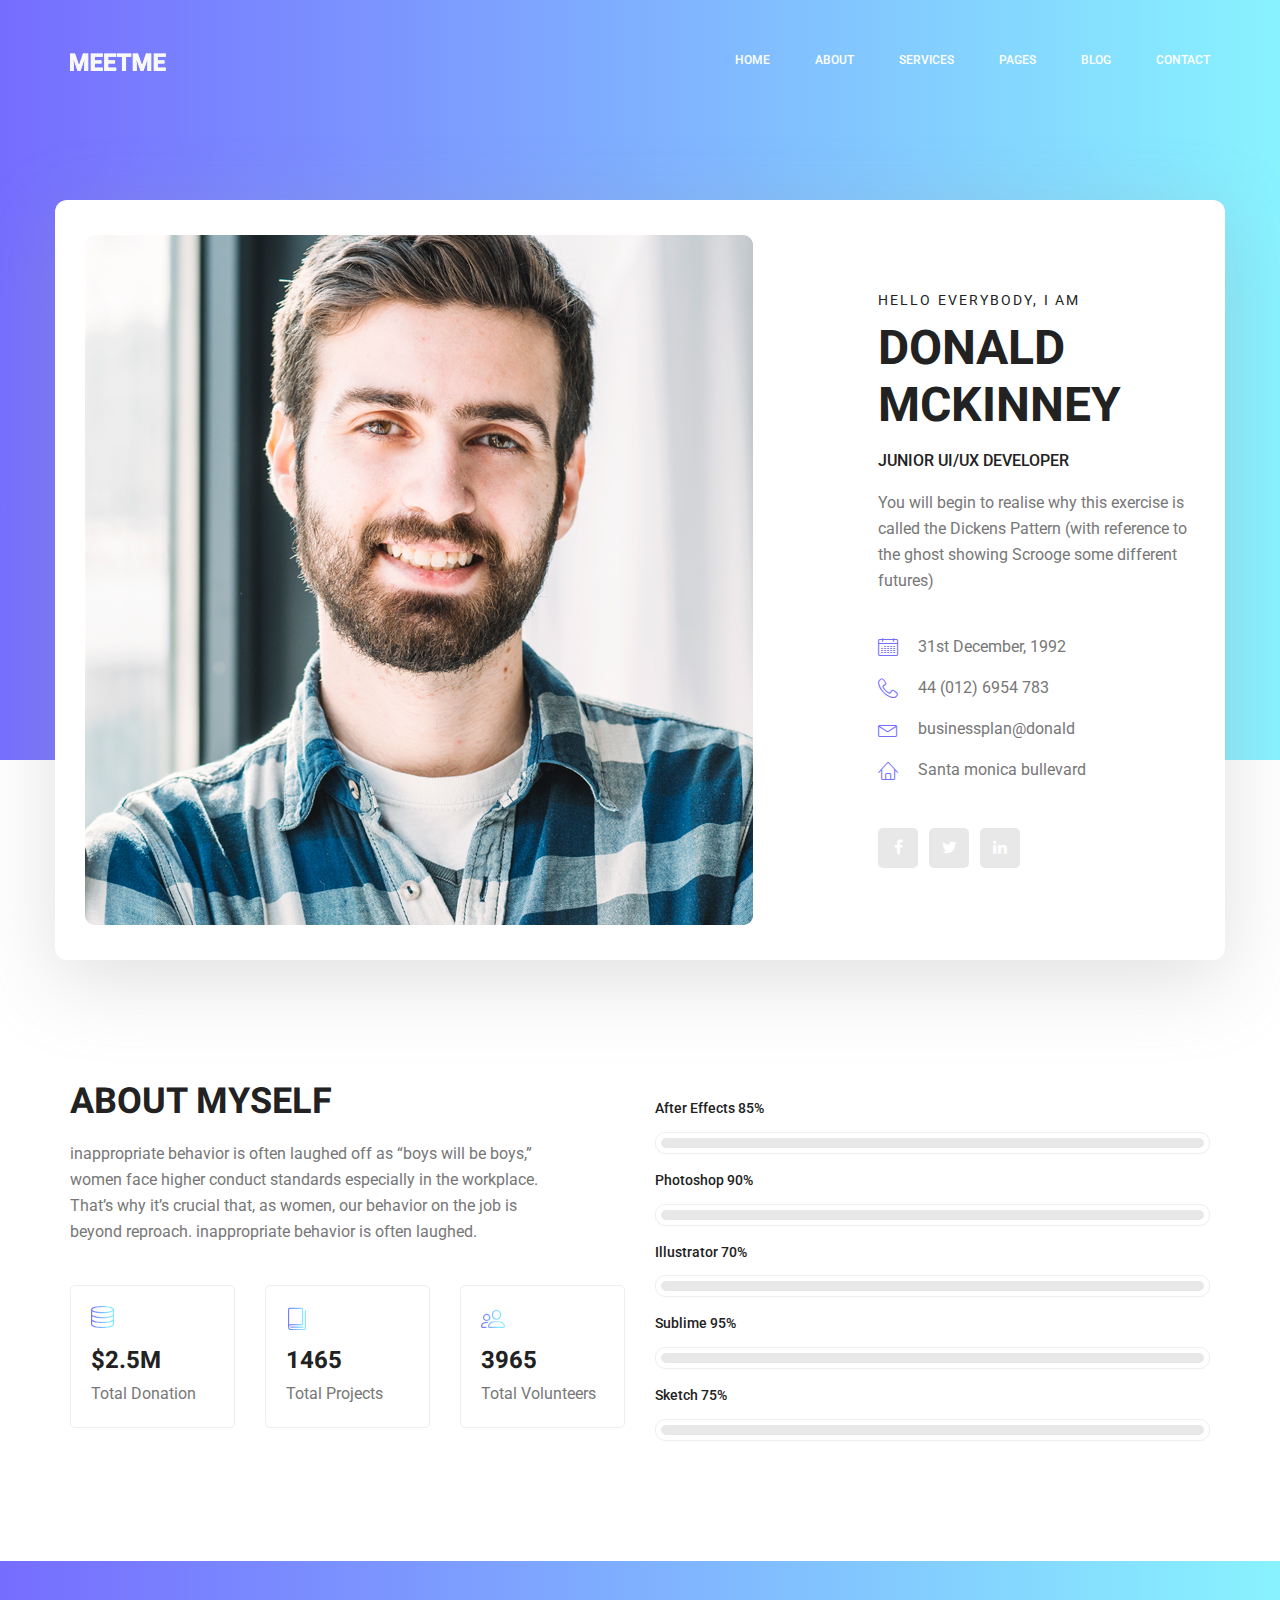
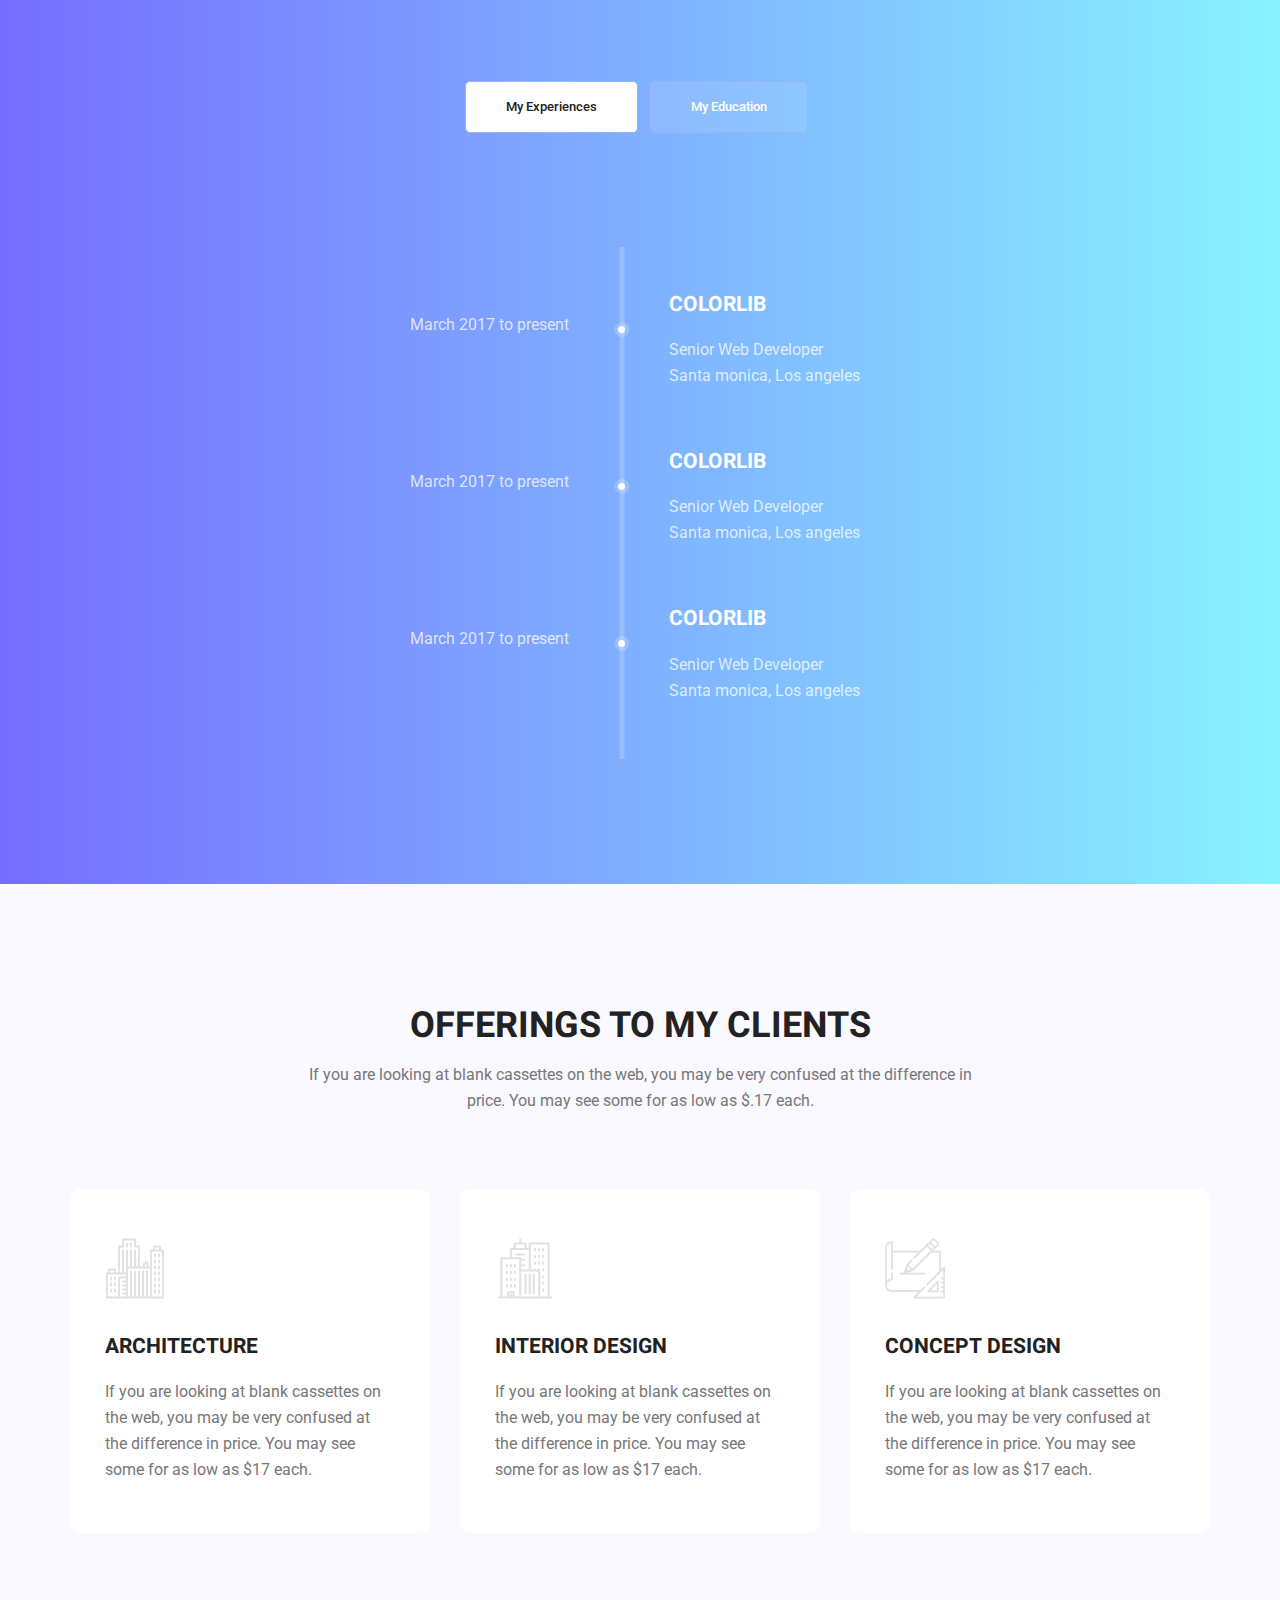
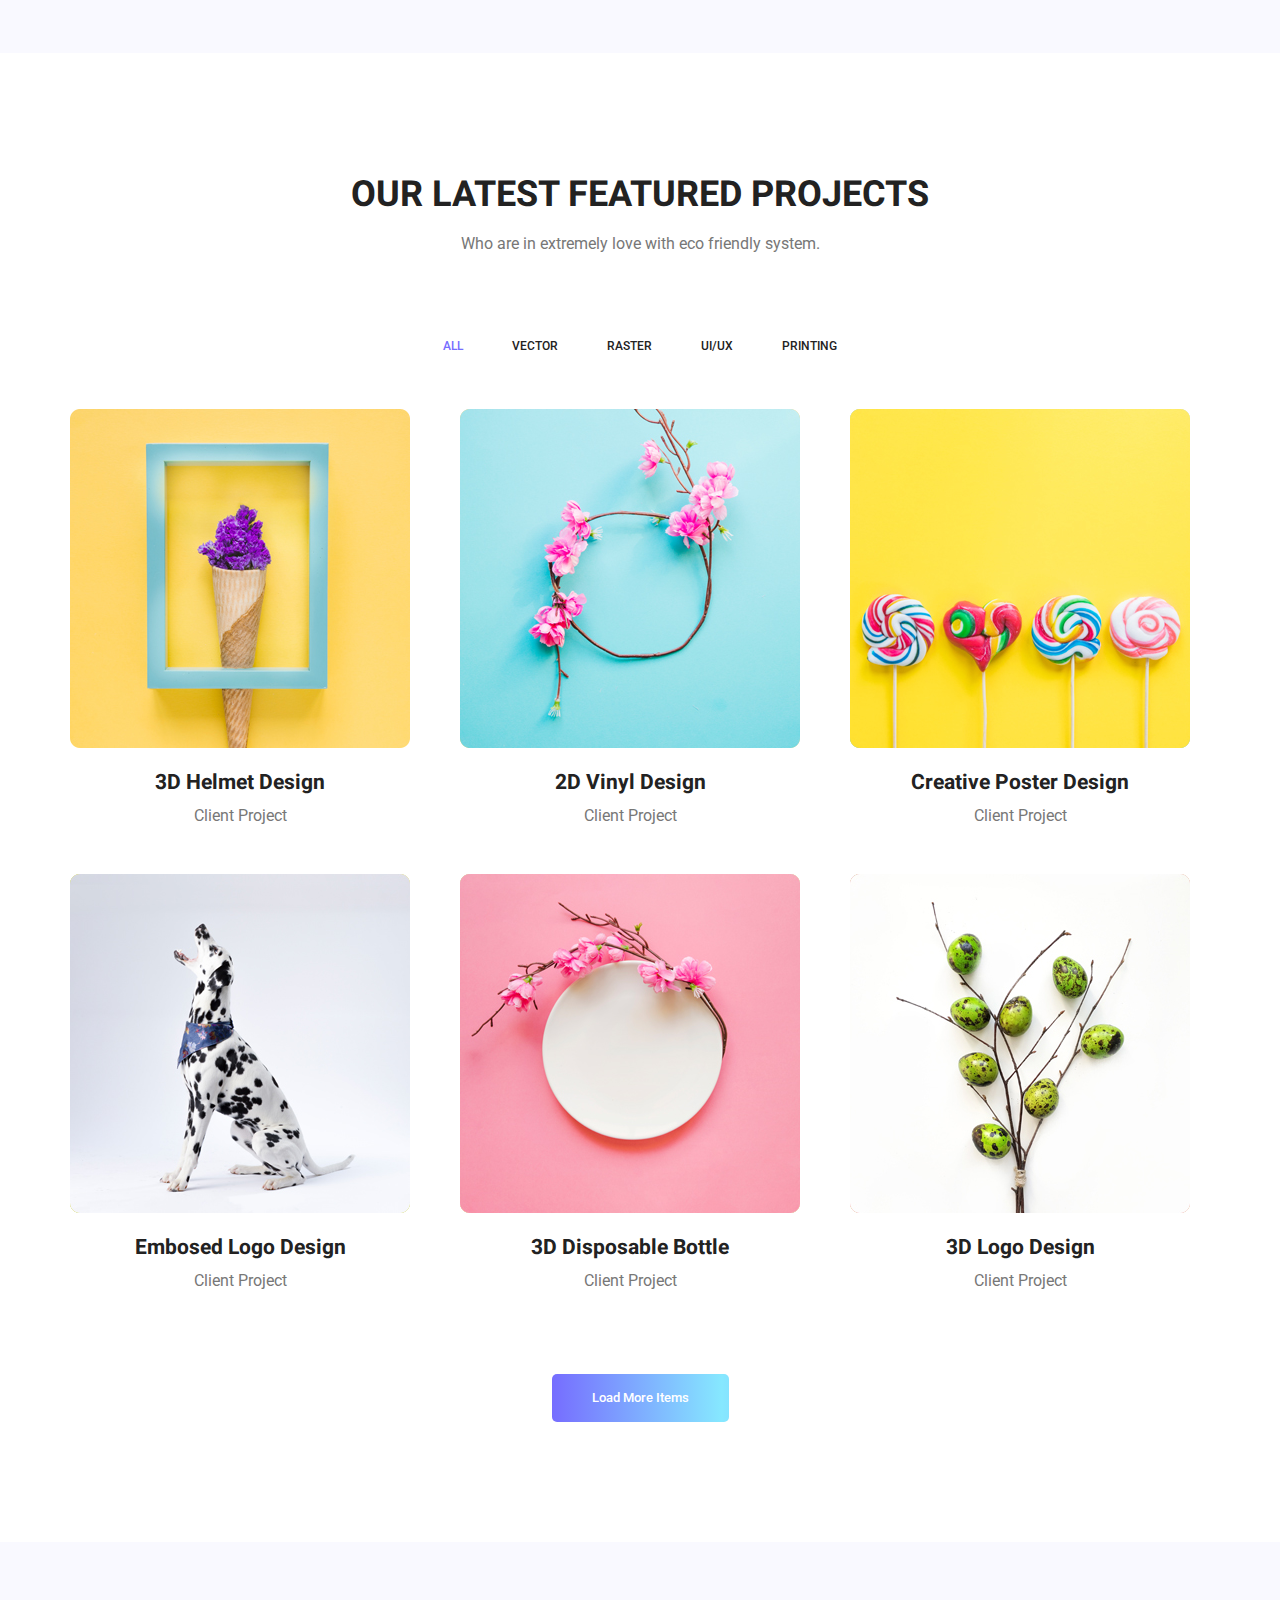
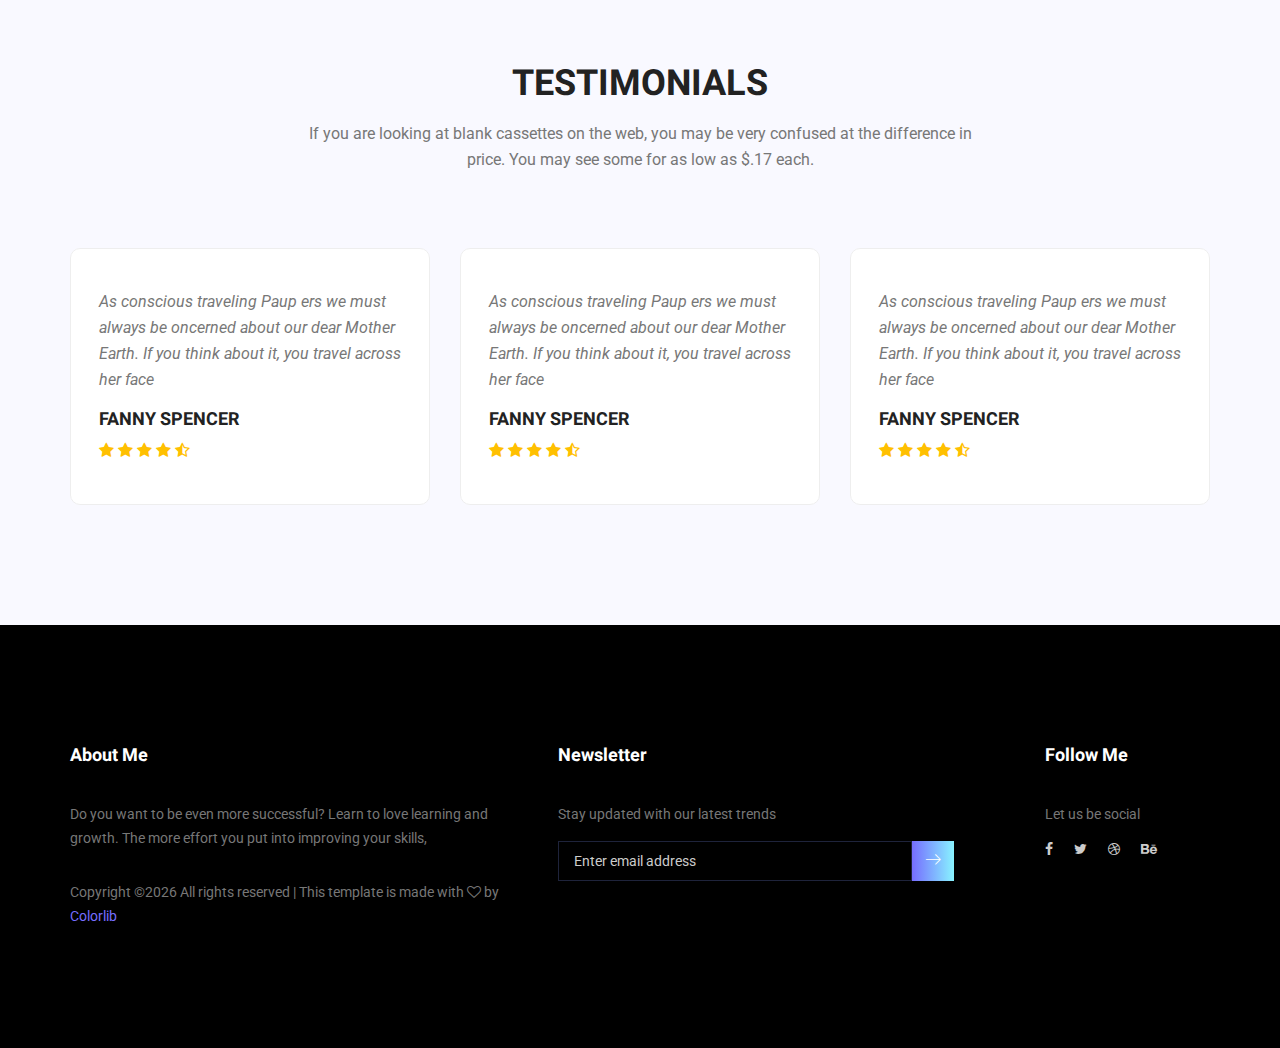
==== commit 3ada29a5: "7" ====
--- a/index.html
+++ b/index.html
@@ -5,7 +5,7 @@
         <meta charset="utf-8">
         <meta name="viewport" content="width=device-width, initial-scale=1, shrink-to-fit=no">
         <link rel="icon" href="img/favicon.png" type="image/png">
-        <title>Fab Lab Universidad Continental</title>
+        <title>MeetMe Personal</title>
         <!-- Bootstrap CSS -->
         <link rel="stylesheet" href="css/bootstrap.css">
         <link rel="stylesheet" href="vendors/linericon/style.css">
@@ -21,7 +21,7 @@
         <link rel="stylesheet" href="css/responsive.css">
     </head>
     <body>
-
+        
         <!--================Header Menu Area =================-->
         <header class="header_area">
             <div class="main_menu">
@@ -37,32 +37,32 @@
 						<!-- Collect the nav links, forms, and other content for toggling -->
 						<div class="collapse navbar-collapse offset" id="navbarSupportedContent">
 							<ul class="nav navbar-nav menu_nav ml-auto">
-								<li class="nav-item active"><a class="nav-link" href="index.html">Inicio</a></li>
-								<li class="nav-item"><a class="nav-link" href="about-us.html">Acerca de </a></li>
-								<li class="nav-item"><a class="nav-link" href="services.html">Servicios</a></li>
+								<li class="nav-item active"><a class="nav-link" href="index.html">Home</a></li> 
+								<li class="nav-item"><a class="nav-link" href="about-us.html">About</a></li> 
+								<li class="nav-item"><a class="nav-link" href="services.html">Services</a></li> 
 								<li class="nav-item submenu dropdown">
 									<a href="#" class="nav-link dropdown-toggle" data-toggle="dropdown" role="button" aria-haspopup="true" aria-expanded="false">Pages</a>
 									<ul class="dropdown-menu">
 										<li class="nav-item"><a class="nav-link" href="portfolio.html">Portfolio</a></li>
 										<li class="nav-item"><a class="nav-link" href="elements.html">Elements</a></li>
 									</ul>
-								</li>
+								</li> 
 								<li class="nav-item submenu dropdown">
 									<a href="#" class="nav-link dropdown-toggle" data-toggle="dropdown" role="button" aria-haspopup="true" aria-expanded="false">Blog</a>
 									<ul class="dropdown-menu">
 										<li class="nav-item"><a class="nav-link" href="blog.html">Blog</a></li>
 										<li class="nav-item"><a class="nav-link" href="single-blog.html">Blog Details</a></li>
 									</ul>
-								</li>
+								</li> 
 								<li class="nav-item"><a class="nav-link" href="contact.html">Contact</a></li>
 							</ul>
-						</div>
+						</div> 
 					</div>
             	</nav>
             </div>
         </header>
         <!--================Header Menu Area =================-->
-
+        
         <!--================Home Banner Area =================-->
         <section class="home_banner_area">
            	<div class="container box_1620">
@@ -74,8 +74,8 @@
 							</div>
 							<div class="media-body">
 								<div class="personal_text">
-									<h6>Hola a todos, yo soy</h6>
-									<h3>Juan Diego Cerrón Salcedo</h3>
+									<h6>Hello Everybody, i am</h6>
+									<h3>Donald McKinney</h3>
 									<h4>Junior UI/UX Developer</h4>
 									<p>You will begin to realise why this exercise is called the Dickens Pattern (with reference to the ghost showing Scrooge some different futures)</p>
 									<ul class="list basic_info">
@@ -97,7 +97,7 @@
             </div>
         </section>
         <!--================End Home Banner Area =================-->
-
+        
         <!--================Welcome Area =================-->
         <section class="welcome_area p_120">
         	<div class="container">
@@ -181,7 +181,7 @@
         	</div>
         </section>
         <!--================End Welcome Area =================-->
-
+        
         <!--================My Tabs Area =================-->
         <section class="mytabs_area p_120">
         	<div class="container">
@@ -280,7 +280,7 @@
         	</div>
         </section>
         <!--================End My Tabs Area =================-->
-
+        
         <!--================Feature Area =================-->
         <section class="feature_area p_120">
         	<div class="container">
@@ -314,7 +314,7 @@
         	</div>
         </section>
         <!--================End Feature Area =================-->
-
+        
         <!--================Home Gallery Area =================-->
         <section class="home_gallery_area p_120">
         	<div class="container">
@@ -413,7 +413,7 @@
         	</div>
         </section>
         <!--================End Home Gallery Area =================-->
-
+        
         <!--================Testimonials Area =================-->
         <section class="testimonials_area p_120">
         	<div class="container">
@@ -461,7 +461,7 @@
         	</div>
         </section>
         <!--================End Testimonials Area =================-->
-
+        
         <!--================Footer Area =================-->
         <footer class="footer_area p_120">
         	<div class="container">
@@ -487,8 +487,8 @@
                                 <form target="_blank" action="https://spondonit.us12.list-manage.com/subscribe/post?u=1462626880ade1ac87bd9c93a&amp;id=92a4423d01" method="get" class="subscribe_form relative">
                                 	<div class="input-group d-flex flex-row">
                                         <input name="EMAIL" placeholder="Enter email address" onfocus="this.placeholder = ''" onblur="this.placeholder = 'Email Address '" required="" type="email">
-                                        <button class="btn sub-btn"><span class="lnr lnr-arrow-right"></span></button>
-                                    </div>
+                                        <button class="btn sub-btn"><span class="lnr lnr-arrow-right"></span></button>		
+                                    </div>				
                                     <div class="mt-10 info"></div>
                                 </form>
                             </div>
@@ -512,12 +512,12 @@
         	</div>
         </footer>
         <!--================End Footer Area =================-->
-
-
-
-
-
-
+        
+        
+        
+        
+        
+        
         <!-- Optional JavaScript -->
         <!-- jQuery first, then Popper.js, then Bootstrap JS -->
         <script src="js/jquery-3.3.1.min.js"></script>
@@ -536,4 +536,4 @@
         <script src="js/mail-script.js"></script>
         <script src="js/theme.js"></script>
     </body>
-</html>
+</html>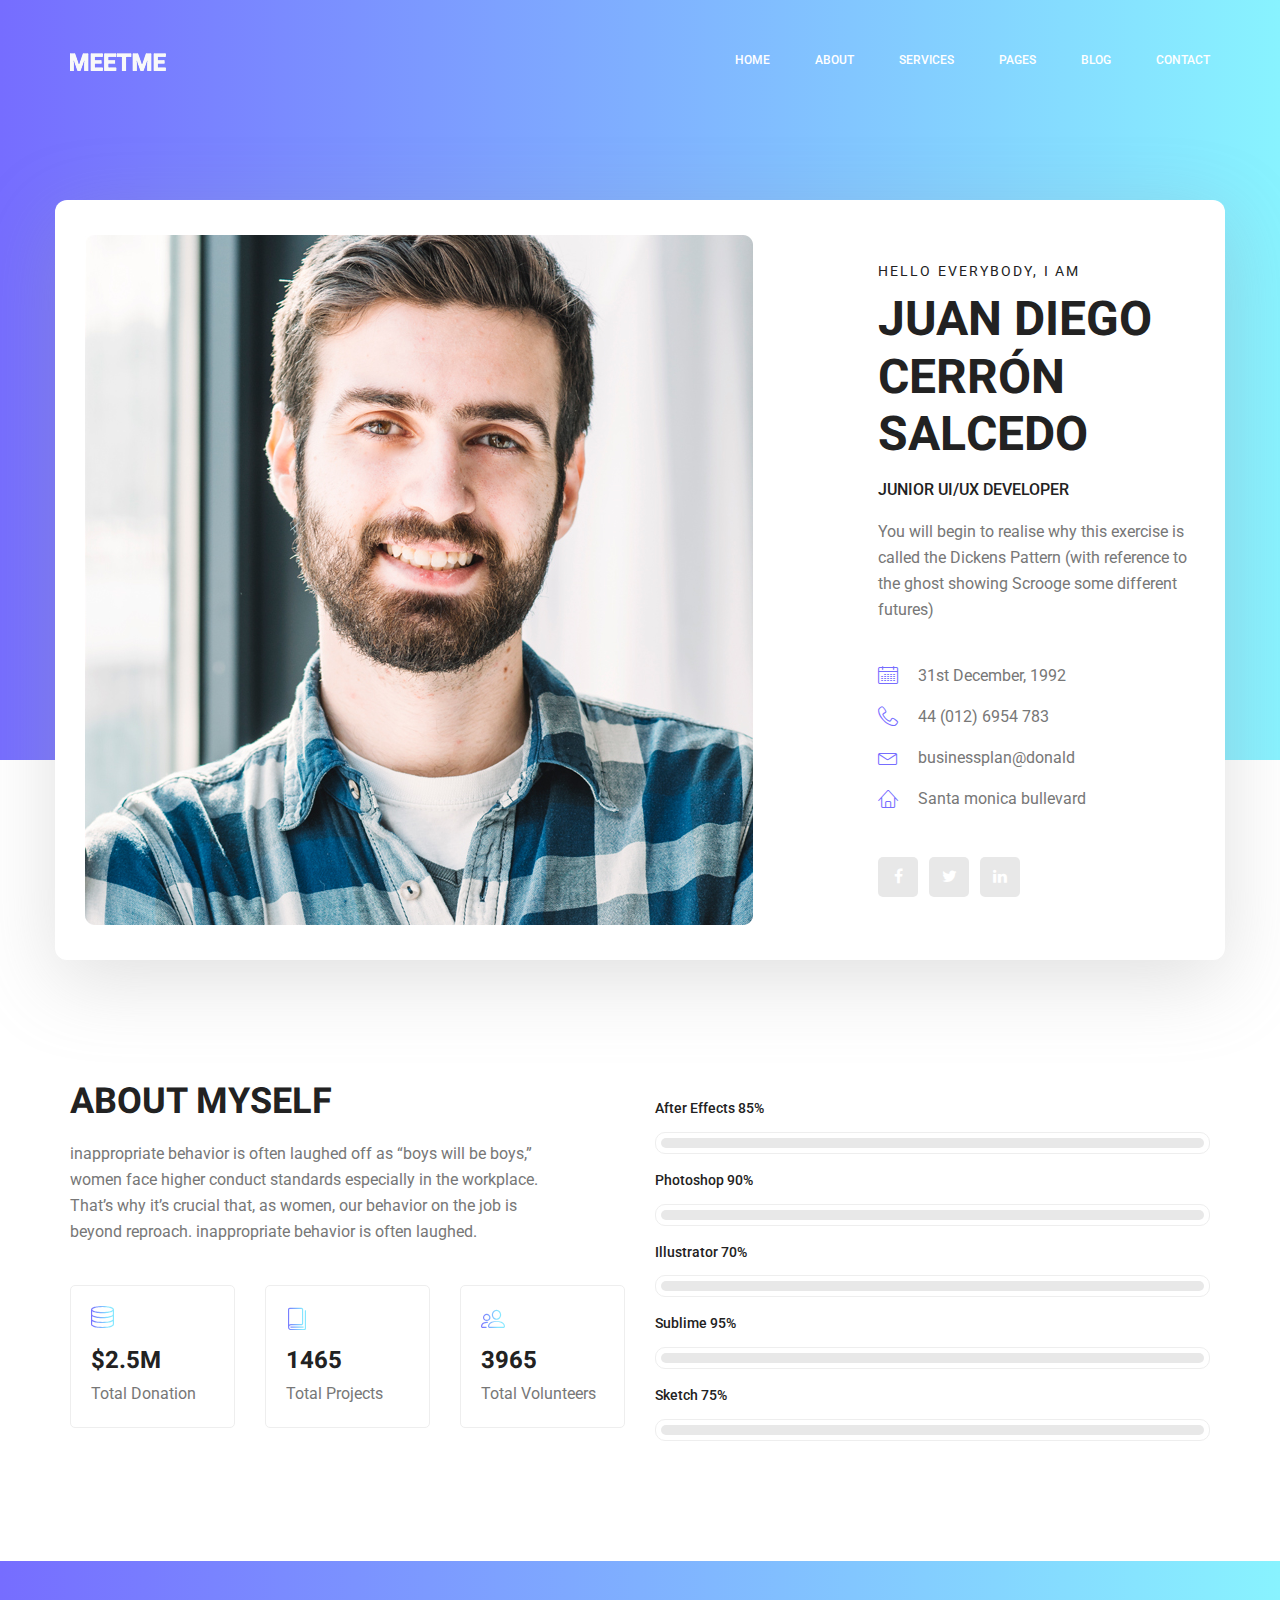
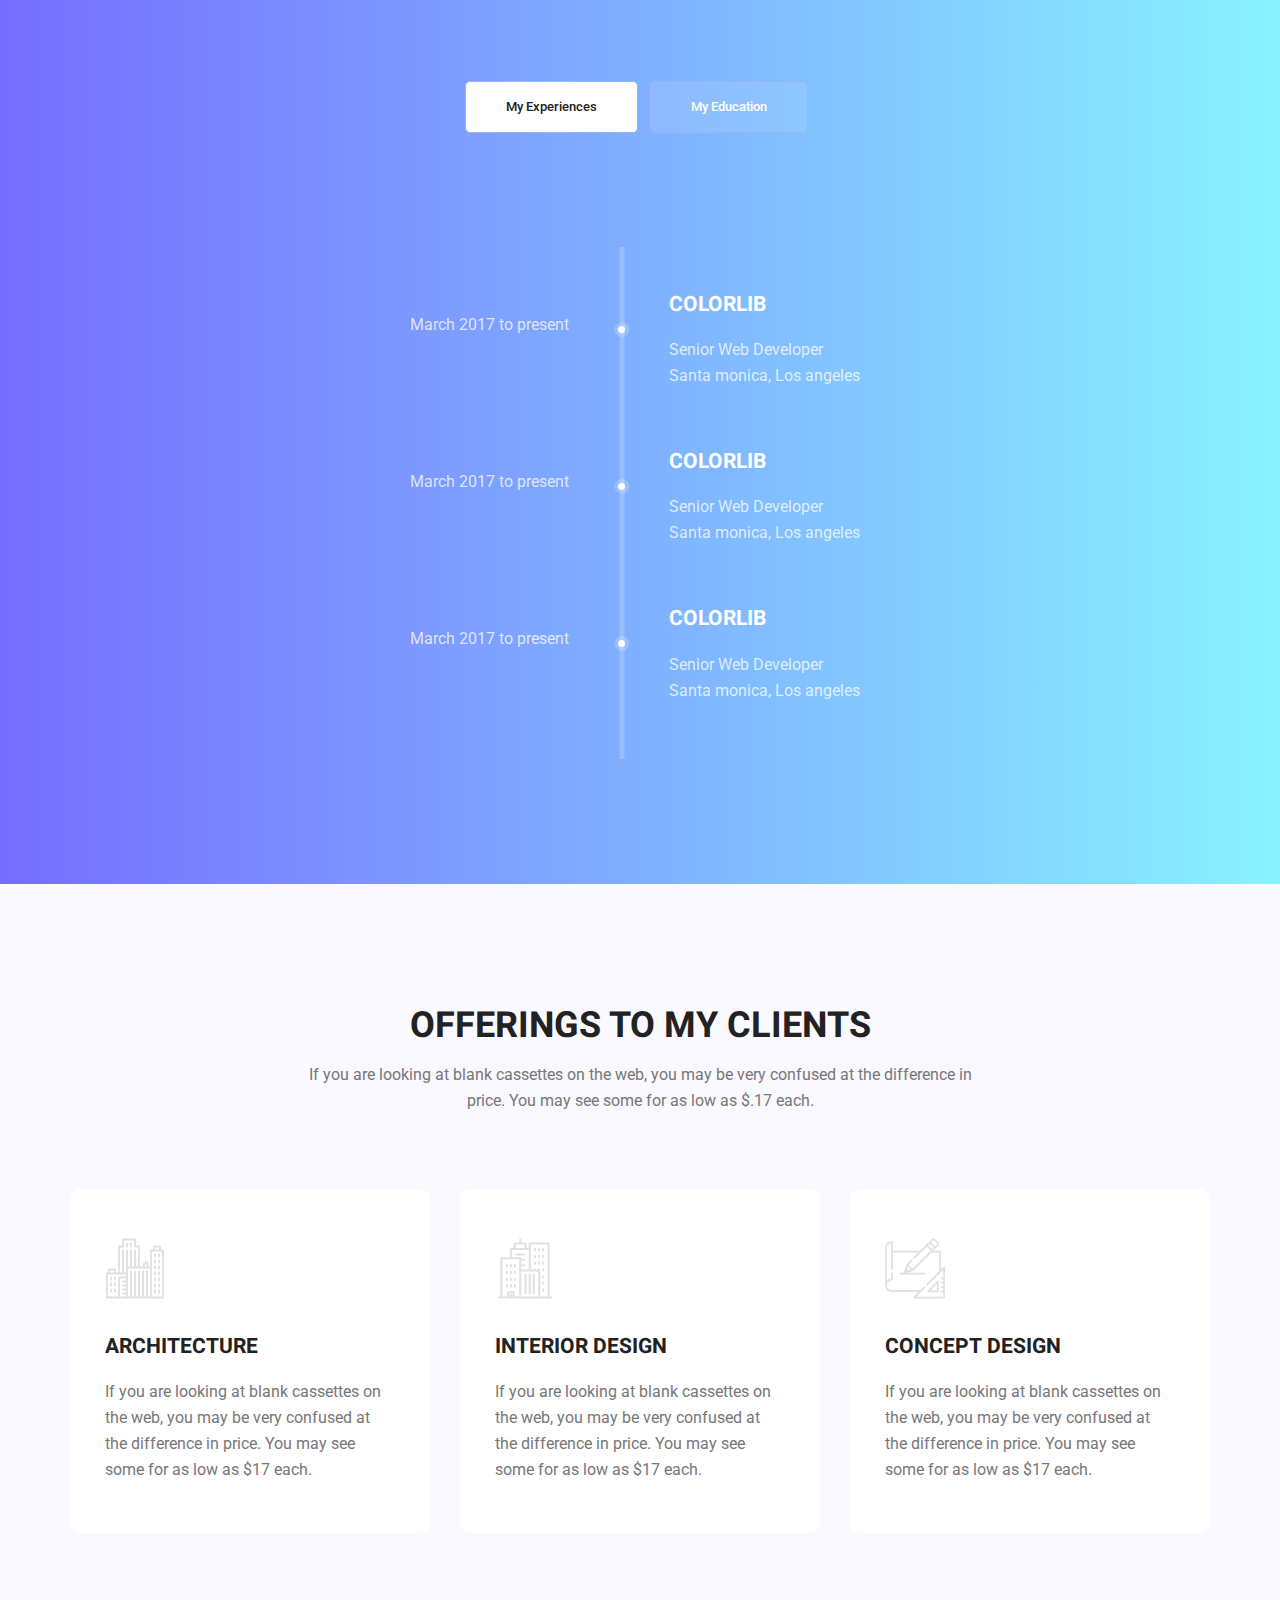
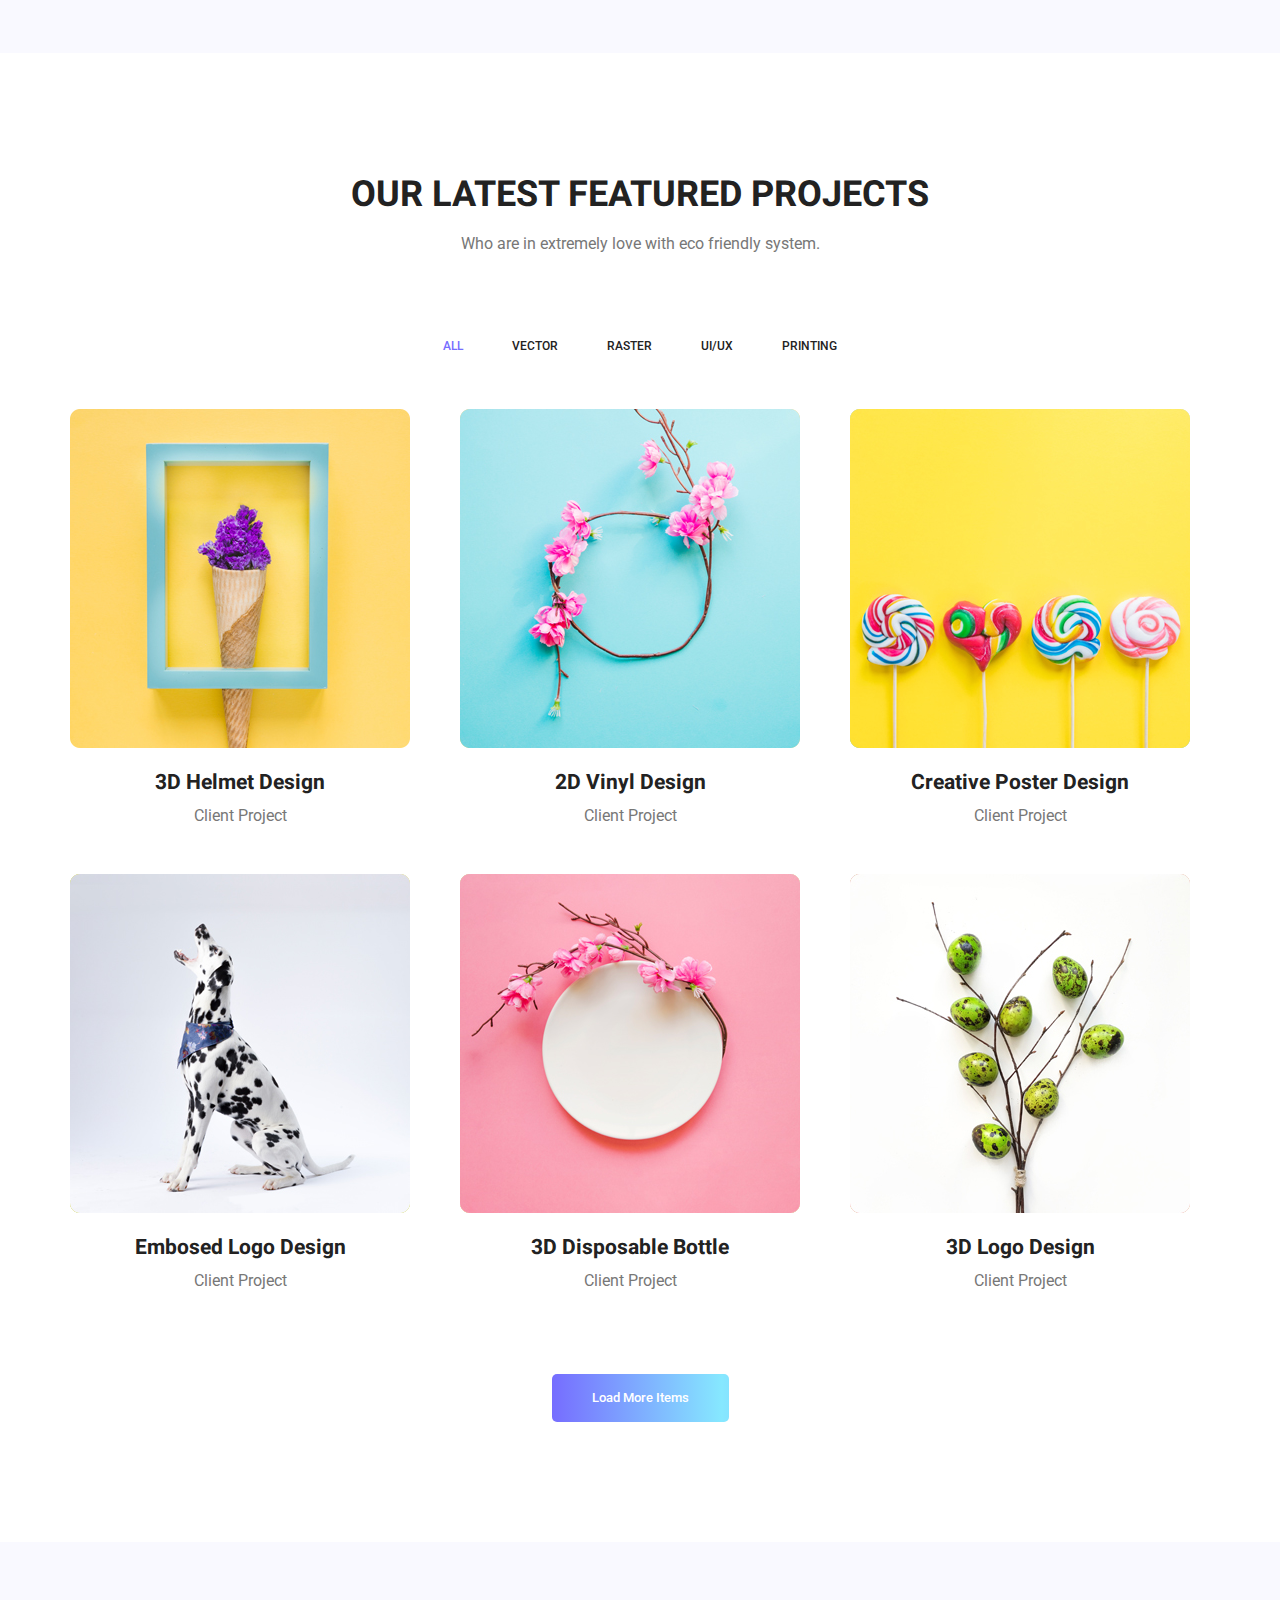
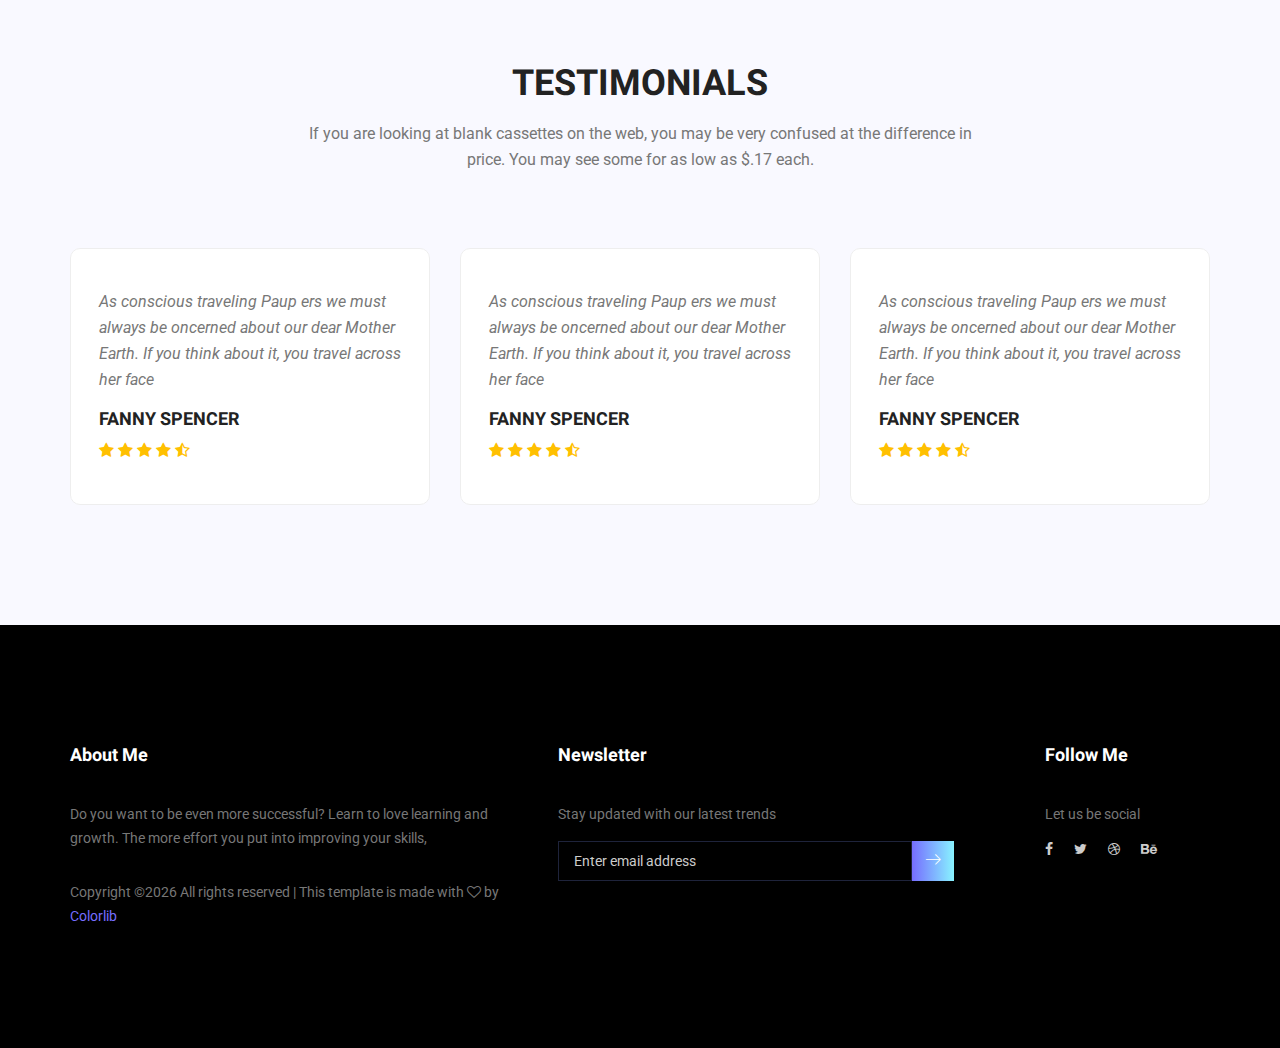
==== commit be9f70e9: "10" ====
--- a/index.html
+++ b/index.html
@@ -5,7 +5,7 @@
         <meta charset="utf-8">
         <meta name="viewport" content="width=device-width, initial-scale=1, shrink-to-fit=no">
         <link rel="icon" href="img/favicon.png" type="image/png">
-        <title>MeetMe Personal</title>
+        <title>Fab Lab U Continental</title>
         <!-- Bootstrap CSS -->
         <link rel="stylesheet" href="css/bootstrap.css">
         <link rel="stylesheet" href="vendors/linericon/style.css">
@@ -21,7 +21,7 @@
         <link rel="stylesheet" href="css/responsive.css">
     </head>
     <body>
-        
+
         <!--================Header Menu Area =================-->
         <header class="header_area">
             <div class="main_menu">
@@ -37,32 +37,32 @@
 						<!-- Collect the nav links, forms, and other content for toggling -->
 						<div class="collapse navbar-collapse offset" id="navbarSupportedContent">
 							<ul class="nav navbar-nav menu_nav ml-auto">
-								<li class="nav-item active"><a class="nav-link" href="index.html">Home</a></li> 
-								<li class="nav-item"><a class="nav-link" href="about-us.html">About</a></li> 
-								<li class="nav-item"><a class="nav-link" href="services.html">Services</a></li> 
+								<li class="nav-item active"><a class="nav-link" href="index.html">Home</a></li>
+								<li class="nav-item"><a class="nav-link" href="about-us.html">About</a></li>
+								<li class="nav-item"><a class="nav-link" href="services.html">Services</a></li>
 								<li class="nav-item submenu dropdown">
 									<a href="#" class="nav-link dropdown-toggle" data-toggle="dropdown" role="button" aria-haspopup="true" aria-expanded="false">Pages</a>
 									<ul class="dropdown-menu">
 										<li class="nav-item"><a class="nav-link" href="portfolio.html">Portfolio</a></li>
 										<li class="nav-item"><a class="nav-link" href="elements.html">Elements</a></li>
 									</ul>
-								</li> 
+								</li>
 								<li class="nav-item submenu dropdown">
 									<a href="#" class="nav-link dropdown-toggle" data-toggle="dropdown" role="button" aria-haspopup="true" aria-expanded="false">Blog</a>
 									<ul class="dropdown-menu">
 										<li class="nav-item"><a class="nav-link" href="blog.html">Blog</a></li>
 										<li class="nav-item"><a class="nav-link" href="single-blog.html">Blog Details</a></li>
 									</ul>
-								</li> 
+								</li>
 								<li class="nav-item"><a class="nav-link" href="contact.html">Contact</a></li>
 							</ul>
-						</div> 
+						</div>
 					</div>
             	</nav>
             </div>
         </header>
         <!--================Header Menu Area =================-->
-        
+
         <!--================Home Banner Area =================-->
         <section class="home_banner_area">
            	<div class="container box_1620">
@@ -75,7 +75,7 @@
 							<div class="media-body">
 								<div class="personal_text">
 									<h6>Hello Everybody, i am</h6>
-									<h3>Donald McKinney</h3>
+									<h3>Juan Diego Cerrón Salcedo</h3>
 									<h4>Junior UI/UX Developer</h4>
 									<p>You will begin to realise why this exercise is called the Dickens Pattern (with reference to the ghost showing Scrooge some different futures)</p>
 									<ul class="list basic_info">
@@ -97,7 +97,7 @@
             </div>
         </section>
         <!--================End Home Banner Area =================-->
-        
+
         <!--================Welcome Area =================-->
         <section class="welcome_area p_120">
         	<div class="container">
@@ -181,7 +181,7 @@
         	</div>
         </section>
         <!--================End Welcome Area =================-->
-        
+
         <!--================My Tabs Area =================-->
         <section class="mytabs_area p_120">
         	<div class="container">
@@ -280,7 +280,7 @@
         	</div>
         </section>
         <!--================End My Tabs Area =================-->
-        
+
         <!--================Feature Area =================-->
         <section class="feature_area p_120">
         	<div class="container">
@@ -314,7 +314,7 @@
         	</div>
         </section>
         <!--================End Feature Area =================-->
-        
+
         <!--================Home Gallery Area =================-->
         <section class="home_gallery_area p_120">
         	<div class="container">
@@ -413,7 +413,7 @@
         	</div>
         </section>
         <!--================End Home Gallery Area =================-->
-        
+
         <!--================Testimonials Area =================-->
         <section class="testimonials_area p_120">
         	<div class="container">
@@ -461,7 +461,7 @@
         	</div>
         </section>
         <!--================End Testimonials Area =================-->
-        
+
         <!--================Footer Area =================-->
         <footer class="footer_area p_120">
         	<div class="container">
@@ -487,8 +487,8 @@
                                 <form target="_blank" action="https://spondonit.us12.list-manage.com/subscribe/post?u=1462626880ade1ac87bd9c93a&amp;id=92a4423d01" method="get" class="subscribe_form relative">
                                 	<div class="input-group d-flex flex-row">
                                         <input name="EMAIL" placeholder="Enter email address" onfocus="this.placeholder = ''" onblur="this.placeholder = 'Email Address '" required="" type="email">
-                                        <button class="btn sub-btn"><span class="lnr lnr-arrow-right"></span></button>		
-                                    </div>				
+                                        <button class="btn sub-btn"><span class="lnr lnr-arrow-right"></span></button>
+                                    </div>
                                     <div class="mt-10 info"></div>
                                 </form>
                             </div>
@@ -512,12 +512,12 @@
         	</div>
         </footer>
         <!--================End Footer Area =================-->
-        
-        
-        
-        
-        
-        
+
+
+
+
+
+
         <!-- Optional JavaScript -->
         <!-- jQuery first, then Popper.js, then Bootstrap JS -->
         <script src="js/jquery-3.3.1.min.js"></script>
@@ -536,4 +536,4 @@
         <script src="js/mail-script.js"></script>
         <script src="js/theme.js"></script>
     </body>
-</html>+</html>
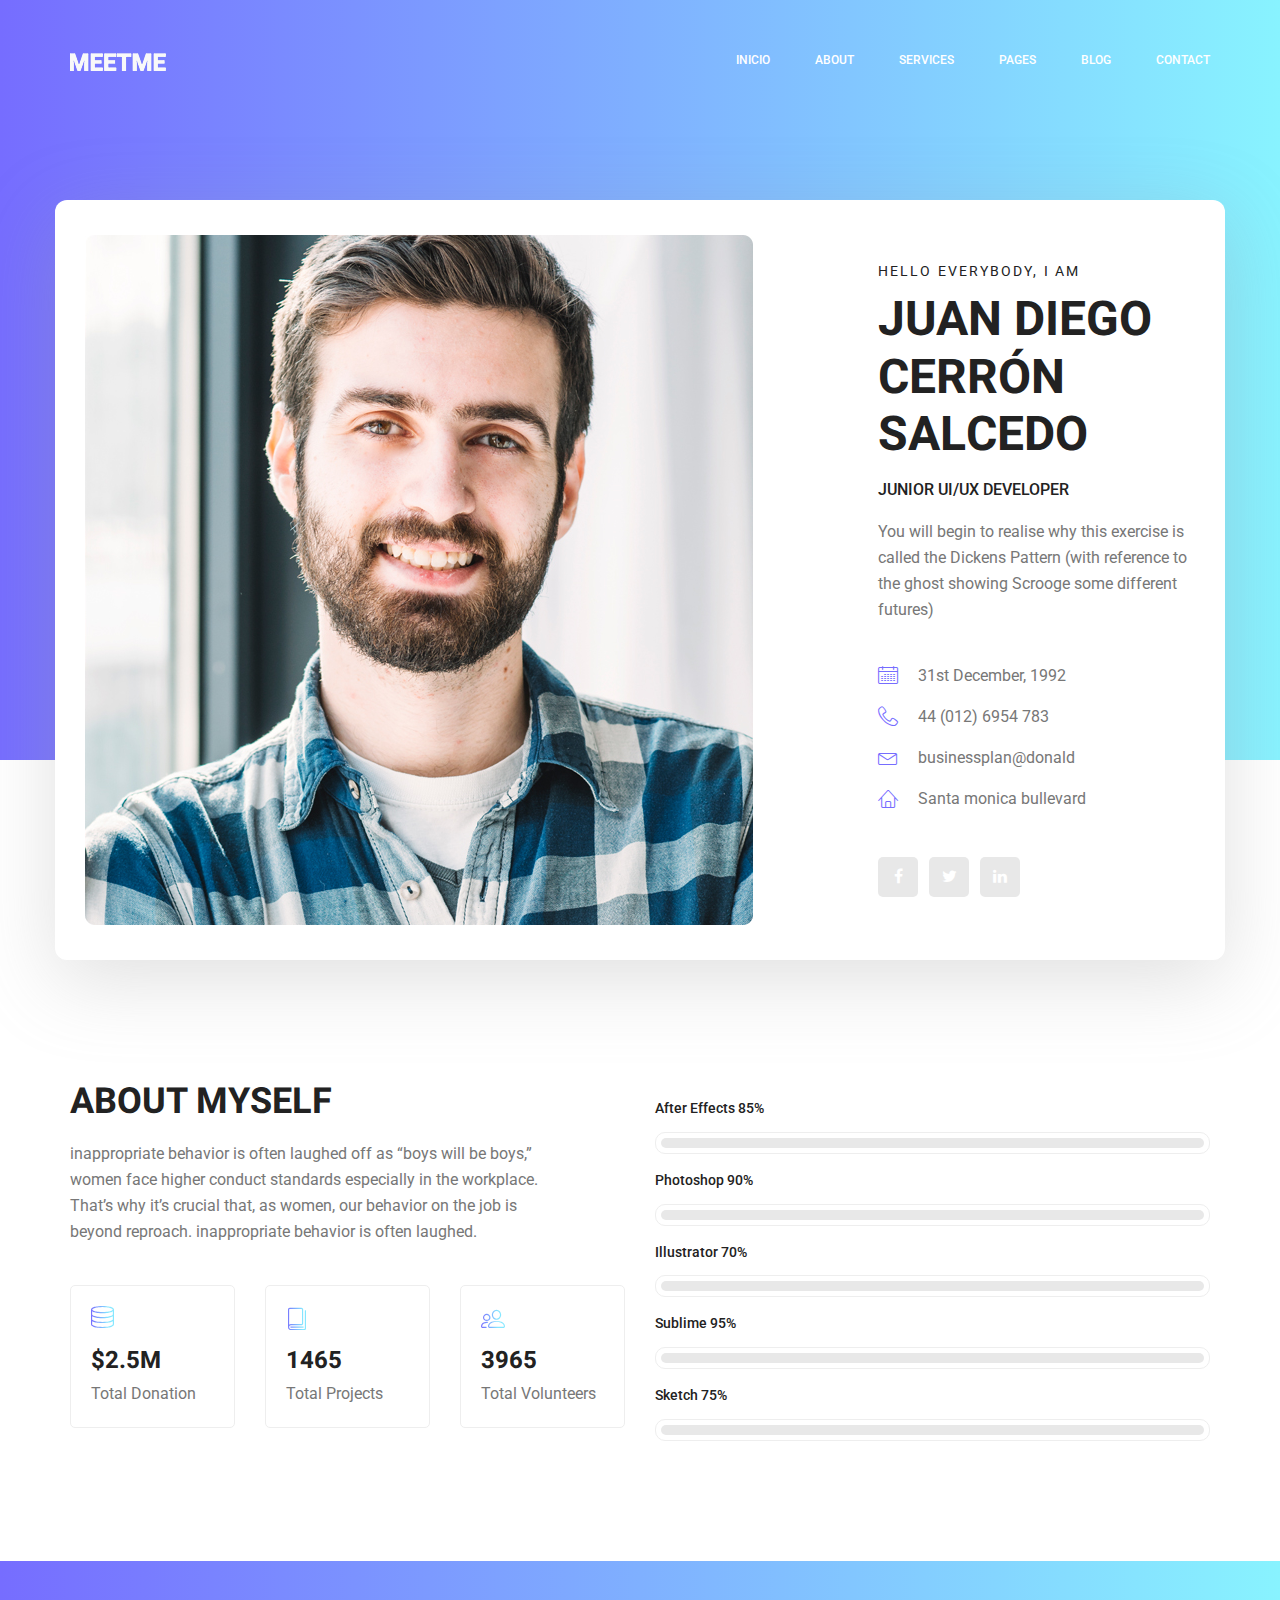
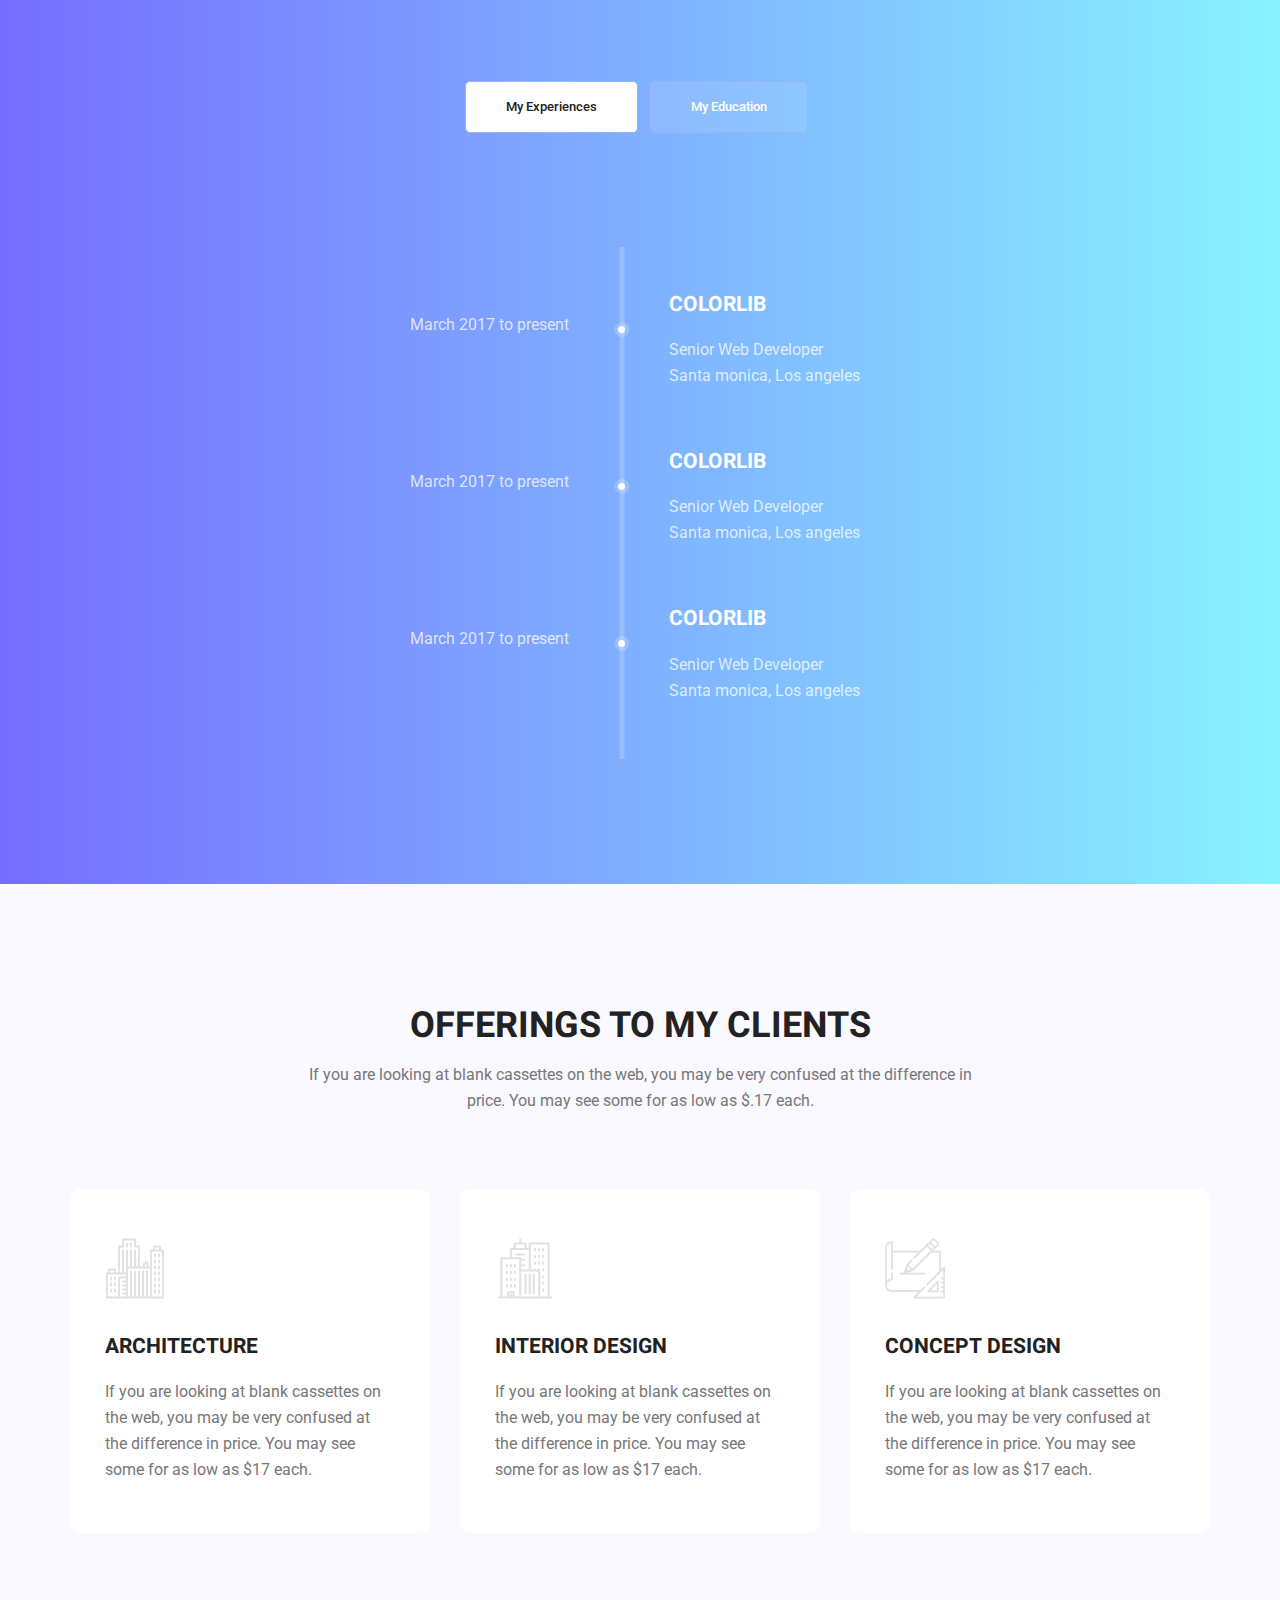
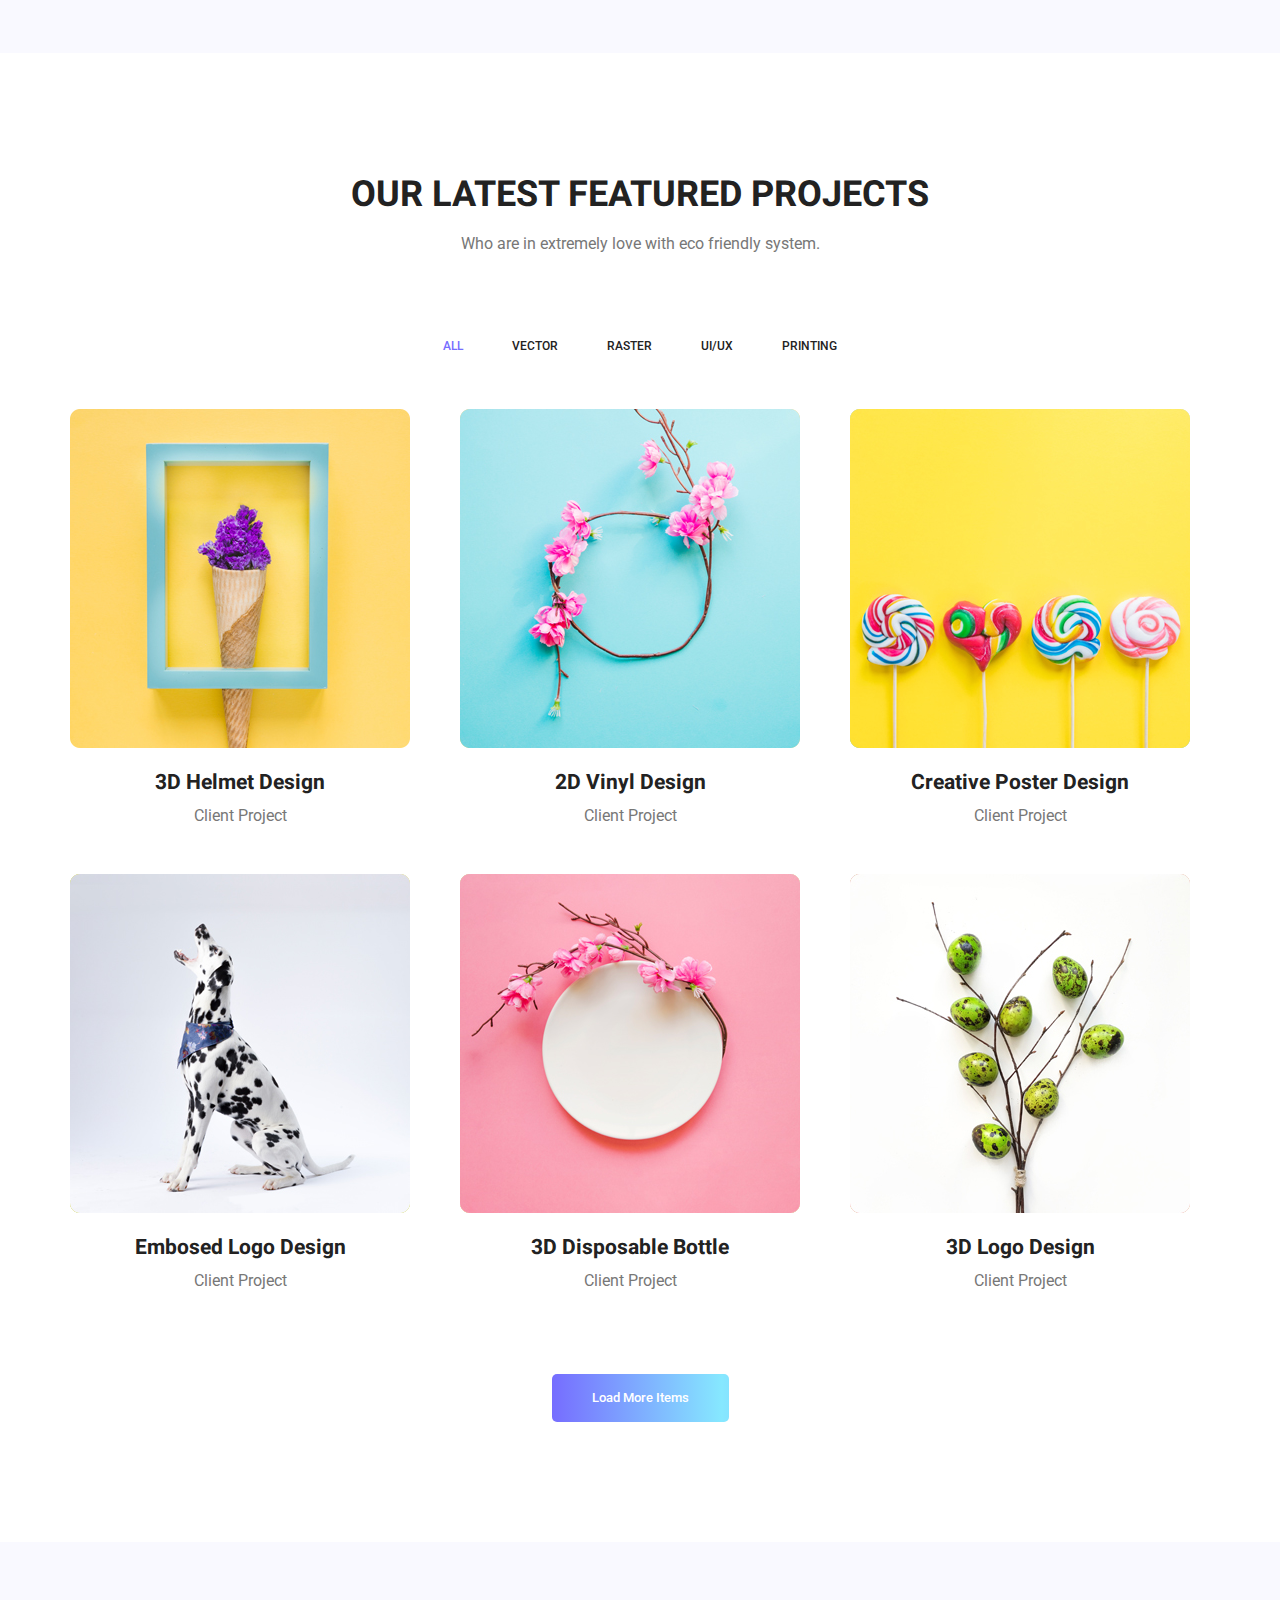
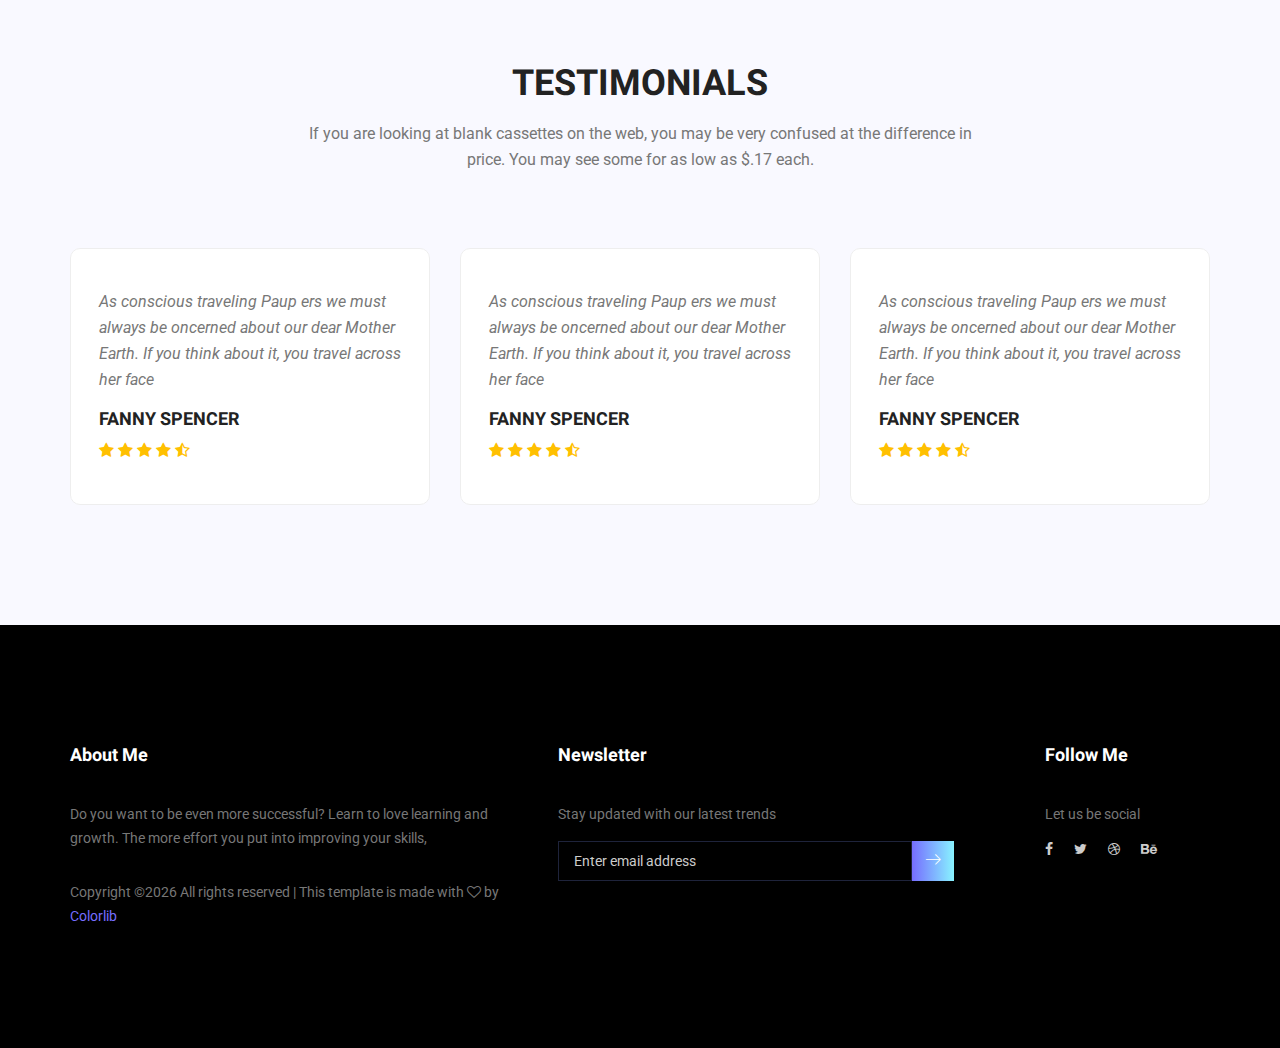
==== commit 2547a39b: "13" ====
--- a/index.html
+++ b/index.html
@@ -4,7 +4,7 @@
         <!-- Required meta tags -->
         <meta charset="utf-8">
         <meta name="viewport" content="width=device-width, initial-scale=1, shrink-to-fit=no">
-        <link rel="icon" href="img/favicon.png" type="image/png">
+        <link rel="icon" href="img/favicon.png" type="image/innovacion.jpg">
         <title>Fab Lab U Continental</title>
         <!-- Bootstrap CSS -->
         <link rel="stylesheet" href="css/bootstrap.css">
@@ -37,7 +37,7 @@
 						<!-- Collect the nav links, forms, and other content for toggling -->
 						<div class="collapse navbar-collapse offset" id="navbarSupportedContent">
 							<ul class="nav navbar-nav menu_nav ml-auto">
-								<li class="nav-item active"><a class="nav-link" href="index.html">Home</a></li>
+								<li class="nav-item active"><a class="nav-link" href="index.html">Inicio</a></li>
 								<li class="nav-item"><a class="nav-link" href="about-us.html">About</a></li>
 								<li class="nav-item"><a class="nav-link" href="services.html">Services</a></li>
 								<li class="nav-item submenu dropdown">
